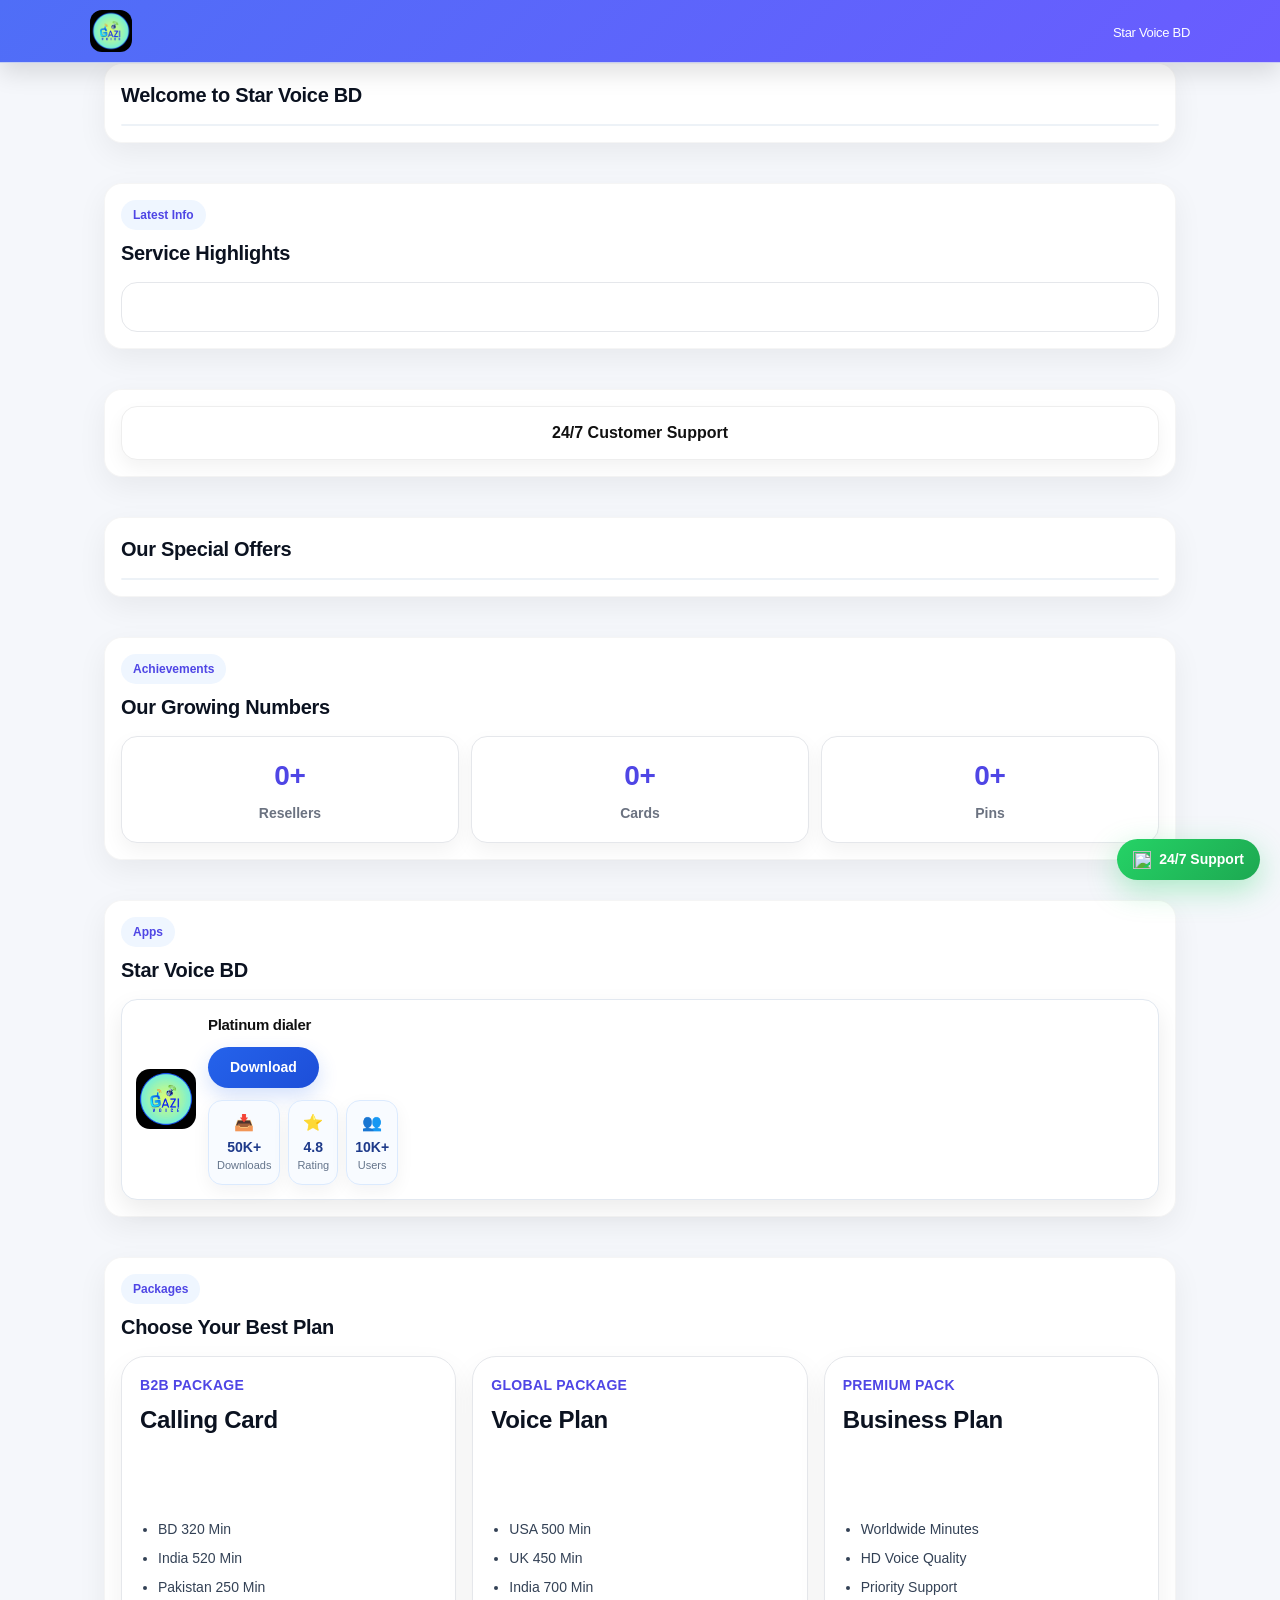
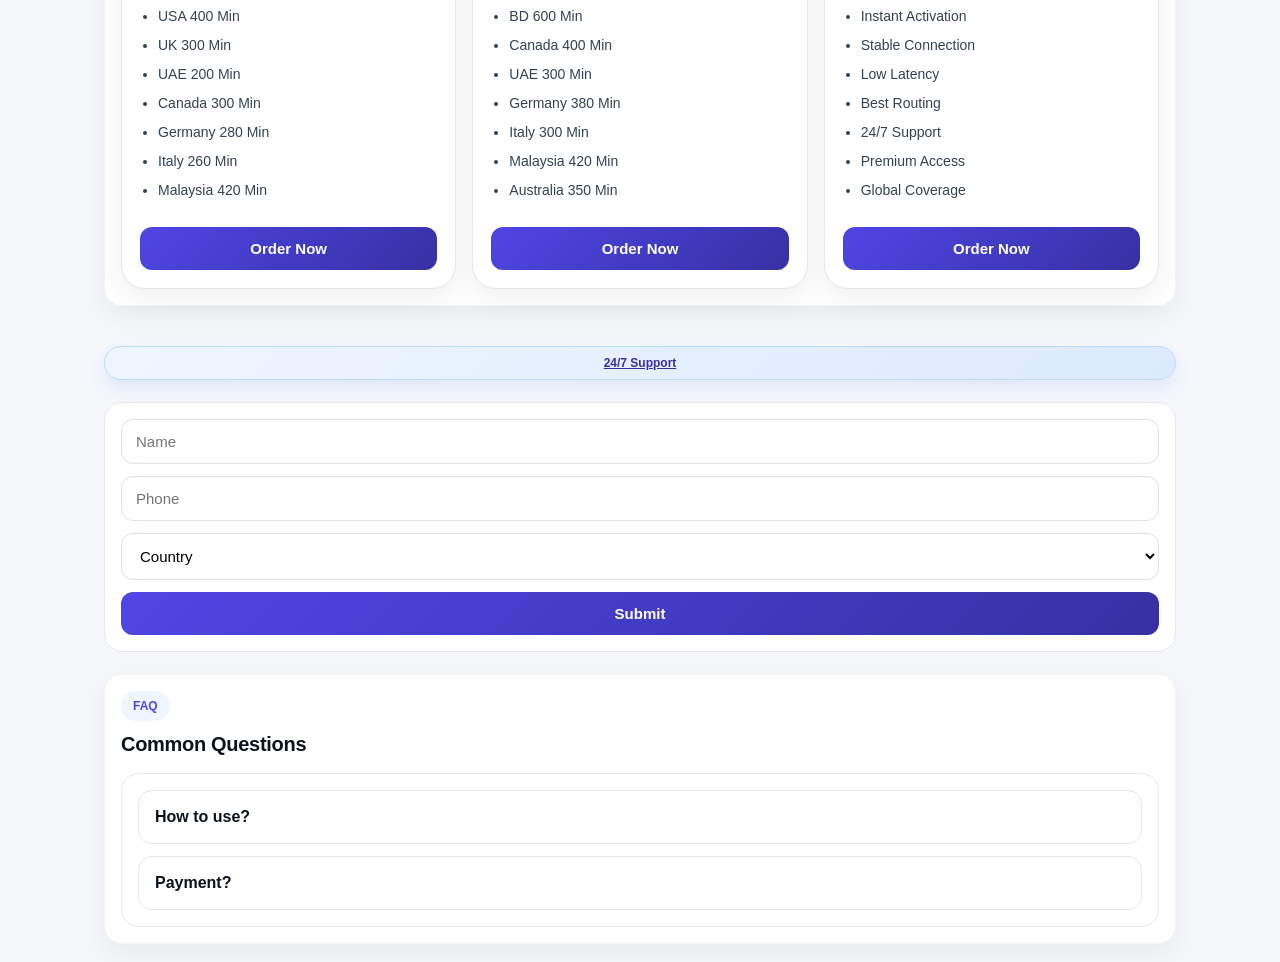
==== index.html @ 5791a40a "Add files via upload" ====
<!DOCTYPE html>
<html lang="bn">
<head>
  <meta charset="UTF-8">
  <meta name="viewport" content="width=device-width, initial-scale=1.0">
  <title>Star Voice BD</title>
  <link rel="stylesheet" href="style.css">
</head>
<body>

 <header class="header">
  <div class="header-inner">
    <div class="header-left">
      <div class="logo-wrap">
        <img src="images/logo.png" alt="logo" class="logo">
        <div class="brand-text">
          
        </div>
      </div>
    </div>

    <div class="header-right">
     <h2>Star Voice BD</h2>
    </div>
  </div>
</header>

  <main class="page-wrap">

    <!-- HERO SLIDER CARD -->
    <section class="section-card hero-card">
      <div class="section-top">
        
        <h3>Welcome to Star Voice BD</h3>
      </div>

      <section class="slider">
        <div class="track" id="hero"></div>
      </section>
    </section>

    <!-- MARQUEE -->
    <section class="section-card">
      <div class="section-top">
        <span class="section-badge">Latest Info</span>
        <h3>Service Highlights</h3>
      </div>

      <div class="marquee">
        <div class="marquee-text">
          ★ Welcome to Star Voice BD ★ Best Calling Card Service ★ Cheap Rate ★ Fast Support ★ 24/7 Active ★
        </div>
      </div>
    </section>

    <!-- SUPPORT -->
    <section class="section-card support-card">
      <div class="support">
        <span>24/7 Customer Support</span>
      </div>
    </section>

    <!-- MID SLIDER -->
    <section class="section-card">
      <div class="section-top">
        
        <h3>Our Special Offers</h3>
      </div>

      <section class="slider">
      <div class="track" id="mid"></div>
      </section>
    </section>

    <!-- COUNTER -->
    <section class="section-card">
      <div class="section-top">
        <span class="section-badge">Achievements</span>
        <h3>Our Growing Numbers</h3>
      </div>

      <section class="counter">
        <div class="counter-item">
          <h2 id="c1">0+</h2>
          <p>Resellers</p>
        </div>

        <div class="counter-item">
          <h2 id="c2">0+</h2>
          <p>Cards</p>
        </div>

        <div class="counter-item">
          <h2 id="c3">0+</h2>
          <p>Pins</p>
        </div>
      </section>
    </section>


    <section class="app-section section-card">

  <div class="section-top">
    <span class="section-badge">Apps</span>
    <h3>Star Voice BD</h3>
  </div>

  
<!-- SINGLE APP DOWNLOAD SECTION -->
<div class="app-card">
  <img src="images/logo.png" alt="App Logo" class="app-logo">

  <div class="app-info">
    <h3>Platinum dialer</h3>
    
    <a href="https://play.google.com/store/apps/details?id=com.gspot.a23935" target="_blank" class="download-btn">
      Download
    </a>

    <div class="mini-stats">
      <div class="mini-stat">
        <span>📥</span>
        <strong>50K+</strong>
        <small>Downloads</small>
      </div>

      <div class="mini-stat">
        <span>⭐</span>
        <strong>4.8</strong>
        <small>Rating</small>
      </div>

      <div class="mini-stat">
        <span>👥</span>
        <strong>10K+</strong>
        <small>Users</small>
      </div>
    </div>
  </div>
</div>


</section>
    <!-- PACKAGES -->
    <section class="section-card">
      <div class="section-top">
        <span class="section-badge">Packages</span>
        <h3>Choose Your Best Plan</h3>
      </div>

      <section class="pkg">

        <div class="pkg-card">
          <div class="pkg-head">
            <h3>B2B Package</h3>
            <h2>Calling Card</h2>
          </div>
          <div class="price">$10 (BDT-160TK)</div>
          <ul>
            <li>BD 320 Min</li>
            <li>India 520 Min</li>
            <li>Pakistan 250 Min</li>
            <li>USA 400 Min</li>
            <li>UK 300 Min</li>
            <li>UAE 200 Min</li>
            <li>Canada 300 Min</li>
            <li>Germany 280 Min</li>
            <li>Italy 260 Min</li>
            <li>Malaysia 420 Min</li>
          </ul>
          <button type="button">Order Now</button>
        </div>

        <div class="pkg-card">
          <div class="pkg-head">
            <h3>Global Package</h3>
            <h2>Voice Plan</h2>
          </div>
          <div class="price">$20</div>
          <ul>
            <li>USA 500 Min</li>
            <li>UK 450 Min</li>
            <li>India 700 Min</li>
            <li>BD 600 Min</li>
            <li>Canada 400 Min</li>
            <li>UAE 300 Min</li>
            <li>Germany 380 Min</li>
            <li>Italy 300 Min</li>
            <li>Malaysia 420 Min</li>
            <li>Australia 350 Min</li>
          </ul>
          <button type="button">Order Now</button>
        </div>

        <div class="pkg-card">
          <div class="pkg-head">
            <h3>Premium Pack</h3>
            <h2>Business Plan</h2>
          </div>
          <div class="price">$30</div>
          <ul>
            <li>Worldwide Minutes</li>
            <li>HD Voice Quality</li>
            <li>Priority Support</li>
            <li>Instant Activation</li>
            <li>Stable Connection</li>
            <li>Low Latency</li>
            <li>Best Routing</li>
            <li>24/7 Support</li>
            <li>Premium Access</li>
            <li>Global Coverage</li>
          </ul>
          <button type="button">Order Now</button>
        </div>

      </section>
    </section>


     <a href="https://wa.me/8801880566448" class="header-badge" target="_blank">
  24/7 Support
</a>

    <!-- FORM -->
<section class="box form-box">
  <input type="text" id="name" placeholder="Name">
  <input type="tel" id="phone" placeholder="Phone">

  <select id="country">
    <option value="">Country</option>
    <option value="Bangladesh">Bangladesh</option>
    <option value="India">India</option>
    <option value="SaudiArabia">Saudi Arabia</option>
  </select>

  <a id="waLink" target="_blank">
  <button type="button">Submit</button>
</a>

<script>
document.getElementById("waLink").href =
"https://wa.me/8801880566448?text=Hello%20I%20want%20to%20order";
</script>
</section>
    <!-- FAQ -->
    <section class="section-card">
      <div class="section-top">
        <span class="section-badge">FAQ</span>
        <h3>Common Questions</h3>
      </div>

      <section class="box faq-box">
        <details>
          <summary>How to use?</summary>
          <p>Select package and order.</p>
        </details>

        <details>
          <summary>Payment?</summary>
          <p>bKash / Nagad available.</p>
        </details>
      </section>
    </section>

  </main>

<a href="https://wa.me/8801880566448" class="support-badge" target="_blank">
  <img src="https://cdn-icons-png.flaticon.com/512/733/733585.png" class="wa-icon">
  24/7 Support
</a>
<!-- TOAST MESSAGE -->
<div id="toast" class="toast">Message Sent Successfully ✔</div>

<!-- LOADING OVERLAY -->
<div id="loading" class="loading">
  <div class="spinner"></div>
  <p>Processing...</p>
</div>
  <script type="module" src="./script.js" defer></script>
</body>
</html>
---- style.css ----
*{
  margin:0;
  padding:0;
  box-sizing:border-box;
}

:root{
  --bg:#f4f6fb;
  --white:#ffffff;
  --text:#0b1220;
  --muted:#6b7280;

  --primary:#4f46e5;        /* premium indigo */
  --primary-dark:#3730a3;

  --success:#16a34a;
  --danger:#dc2626;

  --border:#e5e7eb;
  --shadow:0 10px 30px rgba(0,0,0,0.08);

  --radius:18px;
}

body{
  font-family:Arial, sans-serif;
  background:linear-gradient(180deg, #ffffff 0%, #f8fafc 100%);
  color:var(--text);
  line-height:1.5;
}

/* HEADER */
.header{
  background: rgba(76, 0, 255, 0.75);
  backdrop-filter: blur(16px);
  border-bottom: 1px solid rgba(226,232,240,0.8);
}


.header{
  padding: 10px 14px !important;
}

.logo{
  width: 42px !important;
  height: 42px !important;
}

.brand-text h2{
  font-size: 18px !important;
}

.brand-text p{
  font-size: 11px !important;
}

.header-badge{
  padding: 7px 12px !important;
  font-size: 12px !important;
}

.header-inner{
  max-width:1100px;
  margin:0 auto;
  display:flex;
  align-items:center;
  justify-content:space-between;
  gap:14px;
}

.header-left{
  display:flex;
  align-items:center;
  min-width:0;
}

.page-wrap{
  max-width: 1100px;
  margin: 20px auto;
  padding: 0 16px;
  display: flex;
  flex-direction: column;
  gap: 16px;
  box-sizing: border-box;
}

/* IMPORTANT MOBILE FIX */
@media (max-width: 768px){
  .page-wrap{
    width: 100%;
    margin: 0 auto;
    padding: 12px;
  }

  .section-card,
  .box{
    width: 100%;
  }
}
.brand-text{
  display:flex;
  flex-direction:column;
  min-width:0;
}

.header-right h2{
  color:#ffffff !important;
  font-size:22px;
  font-weight:800;
  letter-spacing:-0.3px;
}

.header-right h2{
  margin:4px 0 0;
  font-size:13px;
  color:var(--muted);
  font-weight:500;
}

.header-right h2{
  display:flex;
  align-items:center;
  gap:10px;
}

.header-badge{
  display:inline-flex;
  align-items:center;
  justify-content:center;
  padding:10px 14px;
  border-radius:999px;
  background:linear-gradient(135deg, #eff6ff, #dbeafe);
  color:var(--primary-dark);
  font-size:13px;
  font-weight:700;
  white-space:nowrap;
  border:1px solid #bfdbfe;
  box-shadow:0 8px 18px rgba(37,99,235,0.10);
}

/* HEADER RESPONSIVE */
@media (max-width: 768px){
  .header{
    padding:12px 14px;
  }

  .header-inner{
    flex-direction:column;
    align-items:flex-start;
    gap:10px;
  }

  .header-right{
    width:100%;
  }

  .header-badge{
    width:100%;
    justify-content:center;
  }

  .logo{
    width:48px;
    height:48px;
  }

  .brand-text h2{
    font-size:21px;
  }

  .brand-text p{
    font-size:12px;
  }
}

@media (max-width: 480px){
  .header{
    padding:12px;
  }

  .logo-wrap{
    gap:10px;
  }

  .logo{
    width:44px;
    height:44px;
    border-radius:14px;
  }

  .brand-text h2{
    font-size:19px;
  }

  .brand-text p{
    font-size:11.5px;
  }

  .header-badge{
    font-size:12px;
    padding:9px 12px;
  }
}

/* COMMON CARD */
.section-card{
  background: rgba(255,255,255,0.9);
  border: 1px solid rgba(226,232,240,0.7);
  border-radius: 22px;
  box-shadow: 0 10px 30px rgba(15, 23, 42, 0.06);
  padding: 18px;
  transition: all 0.3s ease;
  backdrop-filter: blur(10px);
}

.section-card:hover{
  transform: translateY(-4px);
  box-shadow: 0 18px 45px rgba(15, 23, 42, 0.10);
}
.section-top{
  margin-bottom:14px;
}

.section-badge{
  display:inline-block;
  padding:6px 12px;
  border-radius:999px;
  background:#eff6ff;
  color:var(--primary);
  font-size:12px;
  font-weight:700;
  margin-bottom:8px;
}

.section-top h3{
  font-size:20px;
  font-weight:700;
  color:var(--text);
}

/* SLIDER */
.slider{
  width:100%;
  overflow:hidden;
  border-radius:18px;
  background:#f8fafc;
  border:1px solid #edf2f7;
}

.track{
  display:flex;
  transition:transform 0.6s ease;
}

.track img{
  width:100%;
  height:220px;
  object-fit:cover;
  border-radius:18px;
}

/* MARQUEE */
.marquee{
  width:100%;
  overflow:hidden;
  background:#ffffff;
  border:1px solid var(--border);
  border-radius:16px;
  padding:12px 0;
}

.marquee-text{
  white-space:nowrap;
  display:inline-block;
  padding-left:100%;
  font-size:15px;
  font-weight:600;
  color:var(--primary);
  animation:move 16s linear infinite;
}

@keyframes move{
  0%{
    transform:translateX(0);
  }
  100%{
    transform:translateX(-100%);
  }
}

/* SUPPORT */
.support-card{
  padding:14px 16px;
}

.support{
  text-align:center;
  background:linear-gradient(135deg, #fff1f2, #ffffff);
  color:var(--red);
  font-weight:700;
  padding:14px 16px;
  border:1px solid #fecdd3;
  border-radius:16px;
  font-size:16px;
}

/* COUNTER */
.counter{
  display:grid;
  grid-template-columns:repeat(3, 1fr);
  gap:12px;
}

.counter-item{
  background:#ffffff;
  border:1px solid var(--border);
  border-radius:18px;
  padding:20px 12px;
  text-align:center;
  box-shadow:0 8px 24px rgba(15, 23, 42, 0.04);
}

.counter-item h2{
  font-size:28px;
  color:var(--primary);
  margin-bottom:6px;
}

.counter-item p{
  color:var(--muted);
  font-size:14px;
  font-weight:600;
}

/* PACKAGE */
.pkg{
  display:grid;
  grid-template-columns:repeat(3, 1fr);
  gap:16px;
}

.pkg-card{
  background:#ffffff;
  border:1px solid var(--border);
  border-radius:20px;
  padding:18px;
  box-shadow:0 12px 30px rgba(15, 23, 42, 0.06);
  display:flex;
  flex-direction:column;
  height:100%;
}

.pkg-head{
  margin-bottom:14px;
}

.pkg-card h3{
  font-size:14px;
  color:var(--primary);
  margin-bottom:6px;
  font-weight:700;
  text-transform:uppercase;
  letter-spacing:0.3px;
}

.pkg-card h2{
  font-size:24px;
  color:var(--text);
  font-weight:700;
}

.price{
  background:linear-gradient(135deg, var(--green), #22c55e);
  color:#ffffff;
  padding:12px;
  text-align:center;
  border-radius:14px;
  font-weight:700;
  font-size:18px;
  margin-bottom:16px;
}

.pkg-card ul{
  padding-left:18px;
  margin-bottom:18px;
  flex:1;
}

.pkg-card ul li{
  margin-bottom:8px;
  color:#334155;
  font-size:14px;
}

.pkg-card button,
.form-box button{
  width:100%;
  padding:13px 16px;
  border:none;
  background:linear-gradient(135deg, var(--primary), var(--primary-dark));
  color:#ffffff;
  border-radius:12px;
  font-size:15px;
  font-weight:700;
  cursor:pointer;
  transition:0.25s ease;
}

.pkg-card button:hover,
.form-box button:hover{
  transform:translateY(-2px);
  box-shadow:0 10px 20px rgba(37, 99, 235, 0.2);
}

/* BOX */
.box{
  width:100%;
  background:#ffffff;
  border:1px solid var(--border);
  border-radius:18px;
  padding:16px;
}

.form-box{
  display:flex;
  flex-direction:column;
  gap:12px;
}

input,
select{
  width:100%;
  padding:13px 14px;
  border:1px solid #dbe3ec;
  border-radius:12px;
  background:#ffffff;
  color:var(--text);
  outline:none;
  font-size:15px;
}

input:focus,
select:focus{
  border-color:#93c5fd;
  box-shadow:0 0 0 3px rgba(59, 130, 246, 0.12);
}

/* FAQ */
.faq-box{
  display:flex;
  flex-direction:column;
  gap:12px;
}

details{
  background:#ffffff;
  border:1px solid var(--border);
  border-radius:14px;
  padding:14px 16px;
}

summary{
  cursor:pointer;
  font-weight:700;
  color:var(--text);
  list-style:none;
}

summary::-webkit-details-marker{
  display:none;
}

details p{
  margin-top:10px;
  color:var(--muted);
  font-size:14px;
}

/* WHATSAPP */
.whatsapp{
  position:fixed;
  right:18px;
  bottom:18px;
  background:#25D366;
  color:#ffffff;
  text-decoration:none;
  padding:14px 18px;
  border-radius:999px;
  font-size:15px;
  font-weight:700;
  box-shadow:0 12px 25px rgba(37, 211, 102, 0.3);
  z-index:999;
  transition:0.25s ease;
}

.whatsapp:hover{
  transform:translateY(-2px) scale(1.02);
}

/* RESPONSIVE */
@media (max-width: 991px){
  .pkg{
    grid-template-columns:1fr 1fr;
  }
}

@media (max-width: 768px){
  .header h2{
    font-size:24px;
  }

  .section-card{
    padding:14px;
  }

  .section-top h3{
    font-size:18px;
  }

  .counter{
    grid-template-columns:1fr;
  }

  .pkg{
    grid-template-columns:1fr;
  }

  .track img{
    aspect-ratio:16/9;
  }
}

@media (max-width: 480px){
  .page-wrap{
    width:94%;
    margin-top:14px;
    gap:14px;
  }

  .header{
    padding:16px 12px;
  }

  .header h2{
    font-size:22px;
  }

  .header p{
    font-size:13px;
  }

  .section-badge{
    font-size:11px;
    padding:5px 10px;
  }

  .section-top h3{
    font-size:17px;
  }

  .pkg-card h2{
    font-size:21px;
  }

  .price{
    font-size:17px;
  }

  .whatsapp{
    right:14px;
    bottom:14px;
    padding:12px 16px;
    font-size:14px;
  }
}


/* TOAST */
.toast{
  position:fixed;
  top:20px;
  left:50%;
  transform:translateX(-50%);
  background:#16a34a;
  color:white;
  padding:12px 18px;
  border-radius:12px;
  font-weight:700;
  font-size:14px;
  opacity:0;
  pointer-events:none;
  transition:0.4s;
  z-index:9999;
}

.toast.show{
  opacity:1;
  top:30px;
}

/* LOADING OVERLAY */
.loading{
  position:fixed;
  inset:0;
  background:rgba(15,23,42,0.6);
  display:flex;
  flex-direction:column;
  align-items:center;
  justify-content:center;
  color:white;
  display:none;
  z-index:9999;
}

.spinner{
  width:50px;
  height:50px;
  border:5px solid #fff;
  border-top:5px solid #2563eb;
  border-radius:50%;
  animation:spin 1s linear infinite;
  margin-bottom:12px;
}

@keyframes spin{
  0%{transform:rotate(0);}
  100%{transform:rotate(360deg);}
}



.support-badge{
  position:fixed;   /* 🔥 এটা সবচেয়ে গুরুত্বপূর্ণ */
  bottom:20px;
  right:20px;
  z-index:9999;

  display:inline-flex;
  align-items:center;
  gap:8px;

  padding:10px 16px;
  border-radius:999px;
  background:linear-gradient(135deg,#25D366,#1da851);
  color:white;
  font-weight:700;
  font-size:14px;
  text-decoration:none;
  cursor:pointer;

  box-shadow:0 8px 18px rgba(37,211,102,0.25);
  animation:pulse 1.8s infinite ease-in-out;
  transition:0.3s;
}

/* WhatsApp icon */
.wa-icon{
  width:18px;
  height:18px;
  animation: iconBounce 2s infinite;
}

/* hover effect */
.support-badge:hover{
  transform:scale(1.1) rotate(-1deg);
  box-shadow:0 12px 25px rgba(37,211,102,0.35);
}

/* button pulse animation */
@keyframes pulse{
  0%{transform:scale(1);}
  50%{transform:scale(1.06);}
  100%{transform:scale(1);}
}

/* icon bounce animation */
@keyframes iconBounce{
  0%,100%{transform:translateY(0);}
  50%{transform:translateY(-3px);}
}


/* 🔥 MOBILE CENTER FIX */
body, html {
  width: 100%;
  overflow-x: hidden;
}

.page-wrap{
  width: 100%;
  max-width: 1100px;
  margin: 0 auto;
  padding: 0 14px;
  box-sizing: border-box;
}

/* সব section যেন center থাকে */
.section-card,
.box{
  width: 100%;
  margin-left: auto;
  margin-right: auto;
}

/* slider full width fix */
.slider{
  width: 100%;
}
.track img{
  width: 100%;
  display: block;
}


.logo{
  width:50px;
  height:50px;
  object-fit:cover;
  border-radius:12px;
  display:block;
}


html {
  scroll-behavior: smooth;
}

body {
  -webkit-font-smoothing: antialiased;
  text-rendering: optimizeLegibility;
  background: linear-gradient(180deg, #f9fafb 0%, #ffffff 100%);
}


.slider{
  border-radius: 22px;
  overflow: hidden;
  box-shadow: 0 15px 40px rgba(0,0,0,0.08);
}

.track img{
  transition: transform 0.6s ease;
}

.track img:hover{
  transform: scale(1.03);
}



button{
  position: relative;
  overflow: hidden;
}

button:active{
  transform: scale(0.97);
}


.pkg-card{
  border-radius: 24px;
  transition: all 0.3s ease;
}

.pkg-card:hover{
  transform: translateY(-6px);
  box-shadow: 0 25px 60px rgba(0,0,0,0.12);
}


.support-badge{
  box-shadow: 0 10px 30px rgba(37,211,102,0.35);
  backdrop-filter: blur(10px);
}



@media (max-width: 768px){

  .header-inner{
    flex-direction: row !important;
    align-items: center;
    justify-content: space-between;
  }

  .header{
    padding: 8px 10px !important;
  }

  .logo{
    width: 40px !important;
    height: 40px !important;
  }

  .brand-text h2{
    font-size: 15px !important;
  }

  .brand-text p{
    display: none; /* mobile এ সাব টাইটেল লুকিয়ে দিচ্ছে */
  }

  .header-badge{
    padding: 6px 10px !important;
    font-size: 11px !important;
  }
}

#country {
  color: #000;
}

#country option {
  color: #000;
}




.app-card{
  display:flex;
  align-items:center;
  gap:12px;
  padding:14px;
  border-radius:16px;
  background:#fff;
  border:1px solid #e2e8f0;
  text-decoration:none;
  box-shadow:0 10px 25px rgba(0,0,0,0.06);
  transition:0.3s;
}

.app-card:hover{
  transform:translateY(-3px);
  box-shadow:0 15px 35px rgba(0,0,0,0.12);
}

.app-card img{
  width:48px;
  height:48px;
  border-radius:10px;
  object-fit:cover;
}

.app-card h4{
  margin:0;
  font-size:15px;
  color:#0f172a;
}

.app-card p{
  margin:2px 0 0;
  font-size:12px;
  color:#64748b;
}



/* ===== PREMIUM GLOBAL POLISH ===== */
body{
  background:#f5f7fb;
}

/* smooth spacing system */
.page-wrap{
  gap:22px;
}

/* ===== HEADER FIX (clean + modern) ===== */
.header{
  position:sticky;
  top:0;
  z-index:1000;
  background:linear-gradient(135deg,#4f6ef7,#6a5cff);
  box-shadow:0 10px 25px rgba(0,0,0,0.12);
  padding:10px 14px;
}

/* make logo + title aligned */
.header-inner{
  display:flex;
  align-items:center;
  justify-content:space-between;
}

/* ===== SECTION CARDS PREMIUM LOOK ===== */
.section-card{
  background:#fff;
  border-radius:18px;
  padding:16px;
  margin-bottom:18px;
  box-shadow:0 10px 30px rgba(0,0,0,0.06);
  border:1px solid rgba(0,0,0,0.04);
}

/* ===== IMAGE CARD FIX ===== */
.section-card img{
  width:100%;
  height:220px;
  object-fit:cover;
  border-radius:16px;
}

/* ===== TEXT IMPROVEMENT ===== */
h1,h2,h3{
  letter-spacing:-0.3px;
  color:#111;
}

p{
  color:#555;
  line-height:1.5;
}

/* ===== BUTTON PREMIUM STYLE ===== */
button{
  background:linear-gradient(135deg,#4f6ef7,#6a5cff);
  color:#fff;
  border:none;
  padding:12px 16px;
  border-radius:12px;
  font-weight:600;
  cursor:pointer;
  transition:0.2s;
}

button:hover{
  transform:scale(1.03);
}

/* ===== COUNTER CARDS ===== */
.counter-item{
  background:#fff;
  border-radius:16px;
  padding:18px;
  box-shadow:0 8px 20px rgba(0,0,0,0.05);
}

/* ===== SUPPORT BADGE CLEAN ===== */
.support{
  background:#ffffff;
  color:#111;
  font-weight:600;
  border:1px solid #eee;
  box-shadow:0 8px 18px rgba(0,0,0,0.05);
}

/* ===== APP CARDS (DOWNLOAD SECTION) ===== */
.app-card{
  display:flex;
  align-items:center;
  gap:12px;
  background:#fff;
  padding:12px;
  border-radius:14px;
  box-shadow:0 8px 20px rgba(0,0,0,0.05);
}

.app-card img{
  width:50px;
  height:50px;
  border-radius:12px;
}



/* ===== PLAY STORE SINGLE APP STYLE ===== */
.playstore-section{
  padding:16px;
}

.section-title{
  font-size:18px;
  font-weight:700;
  color:#111;
  margin-bottom:4px;
}

.section-subtitle{
  font-size:13px;
  color:#777;
  margin-bottom:12px;
}

/* CARD */
.app-card{
  display:flex;
  align-items:center;
  gap:12px;
  background:#fff;
  padding:14px;
  border-radius:16px;
  text-decoration:none;
  box-shadow:0 10px 25px rgba(0,0,0,0.08);
  transition:0.2s;
}

.app-card:hover{
  transform:scale(1.02);
}

/* ICON */
.app-card img{
  width:60px;
  height:60px;
  border-radius:14px;
  object-fit:cover;
}

/* TEXT */
.app-info h3{
  font-size:15px;
  margin:0;
  color:#111;
  font-weight:700;
}

.app-info p{
  font-size:12px;
  margin:4px 0 0;
  color:#666;
}

/* BUTTON */
.install-btn{
  display:inline-block;
  margin-top:6px;
  font-size:12px;
  background:linear-gradient(135deg,#4f6ef7,#6a5cff);
  color:#fff;
  padding:6px 14px;
  border-radius:20px;
  font-weight:600;
}

.download-btn{
  display:inline-block;
  margin-top:10px;
  padding:10px 22px;
  background:linear-gradient(135deg,#2563eb,#1d4ed8);
  color:#fff;
  text-decoration:none;
  font-weight:700;
  border-radius:999px;
  font-size:14px;
  box-shadow:0 8px 20px rgba(37,99,235,0.20);
  transition:0.3s ease;
}

.download-btn:hover{
  transform:translateY(-2px);
}

.mini-stats{
  display:flex;
  gap:8px;
  margin-top:12px;
  flex-wrap:nowrap;
}

.mini-stat{
  flex:1;
  background:#f8fbff;
  border:1px solid #dbeafe;
  border-radius:14px;
  padding:10px 8px;
  text-align:center;
  box-shadow:0 6px 18px rgba(15,23,42,0.05);

  opacity:0;
  transform:translateY(16px);
  animation:statUp 0.6s ease forwards;
}

.mini-stat:nth-child(1){
  animation-delay:0.1s;
}

.mini-stat:nth-child(2){
  animation-delay:0.25s;
}

.mini-stat:nth-child(3){
  animation-delay:0.4s;
}

.mini-stat span{
  display:block;
  font-size:16px;
  margin-bottom:4px;
}

.mini-stat strong{
  display:block;
  font-size:14px;
  color:#1e3a8a;
  font-weight:800;
  line-height:1.2;
}

.mini-stat small{
  display:block;
  font-size:11px;
  color:#64748b;
  margin-top:2px;
}

@keyframes statUp{
  to{
    opacity:1;
    transform:translateY(0);
  }
}

@media (max-width:480px){
  .mini-stats{
    gap:6px;
  }

  .mini-stat{
    padding:8px 6px;
    border-radius:12px;
  }

  .mini-stat strong{
    font-size:13px;
  }

  .mini-stat small{
    font-size:10px;
  }
}
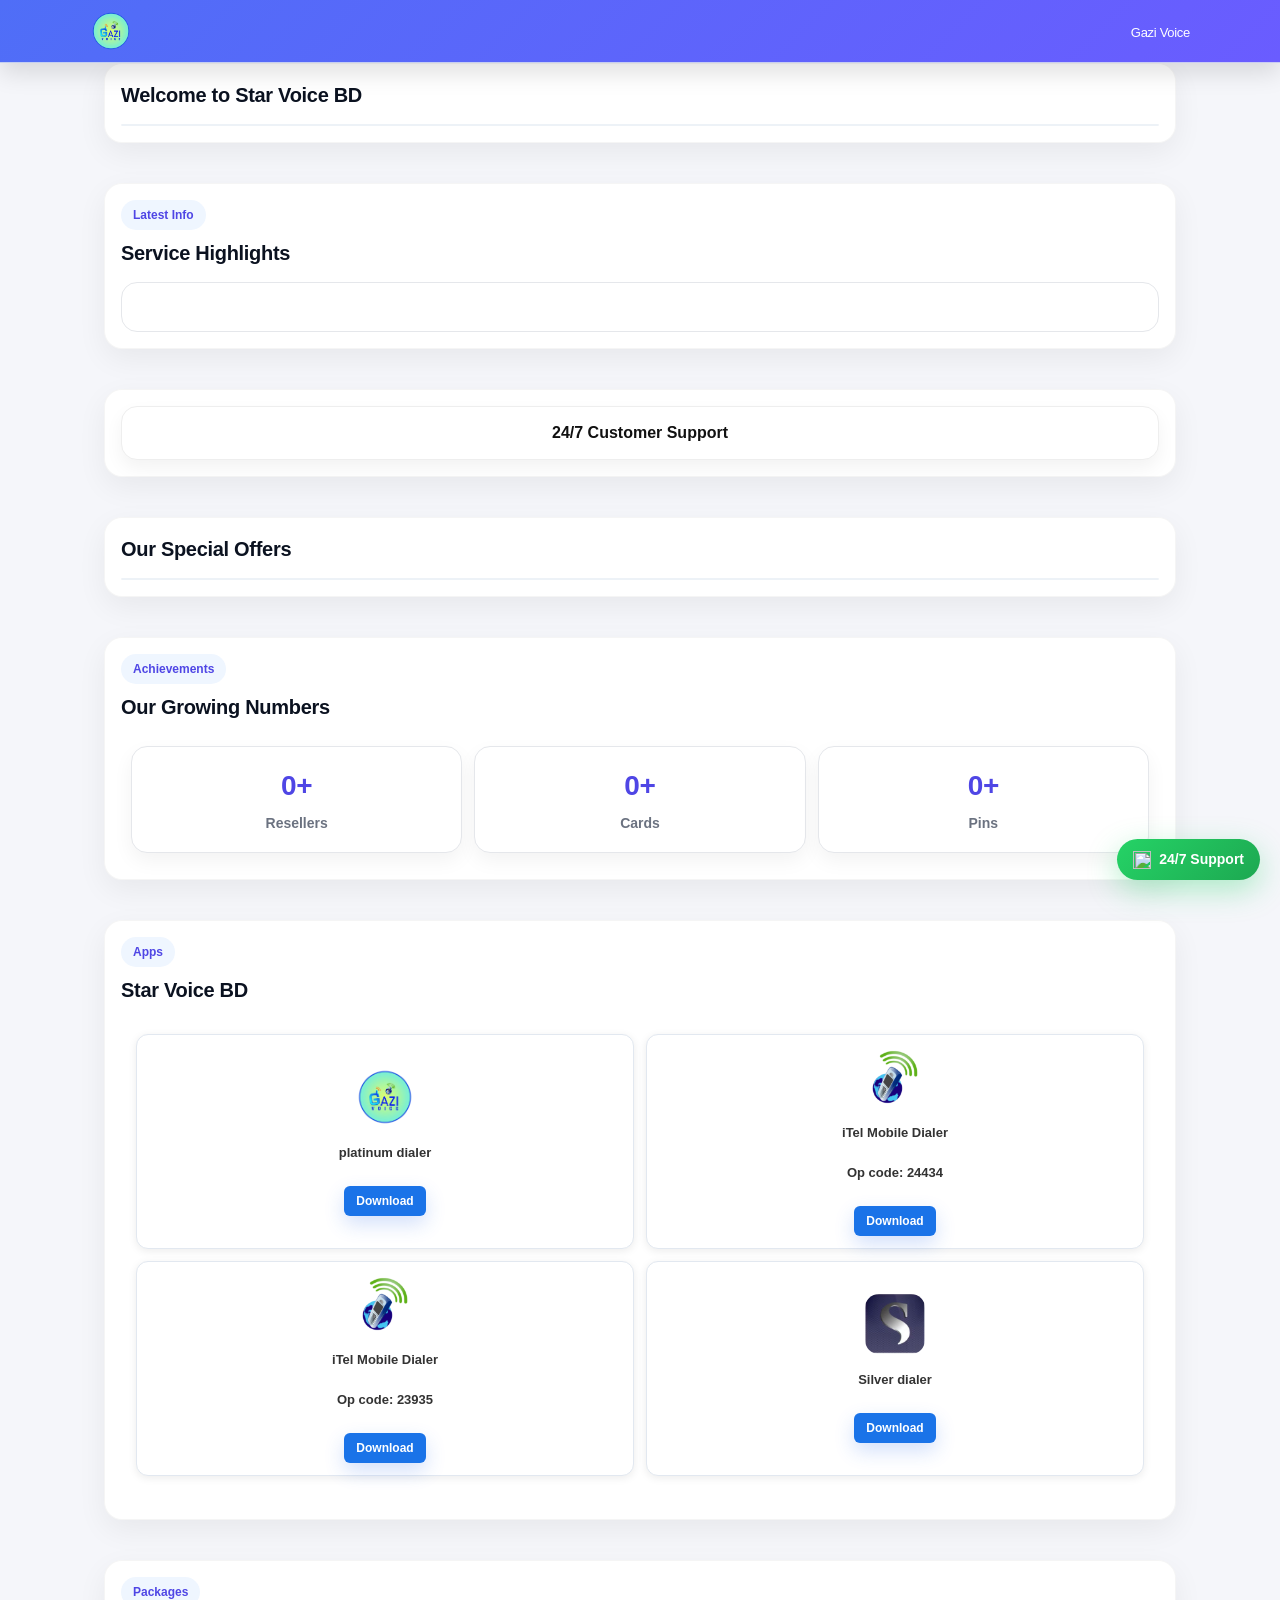
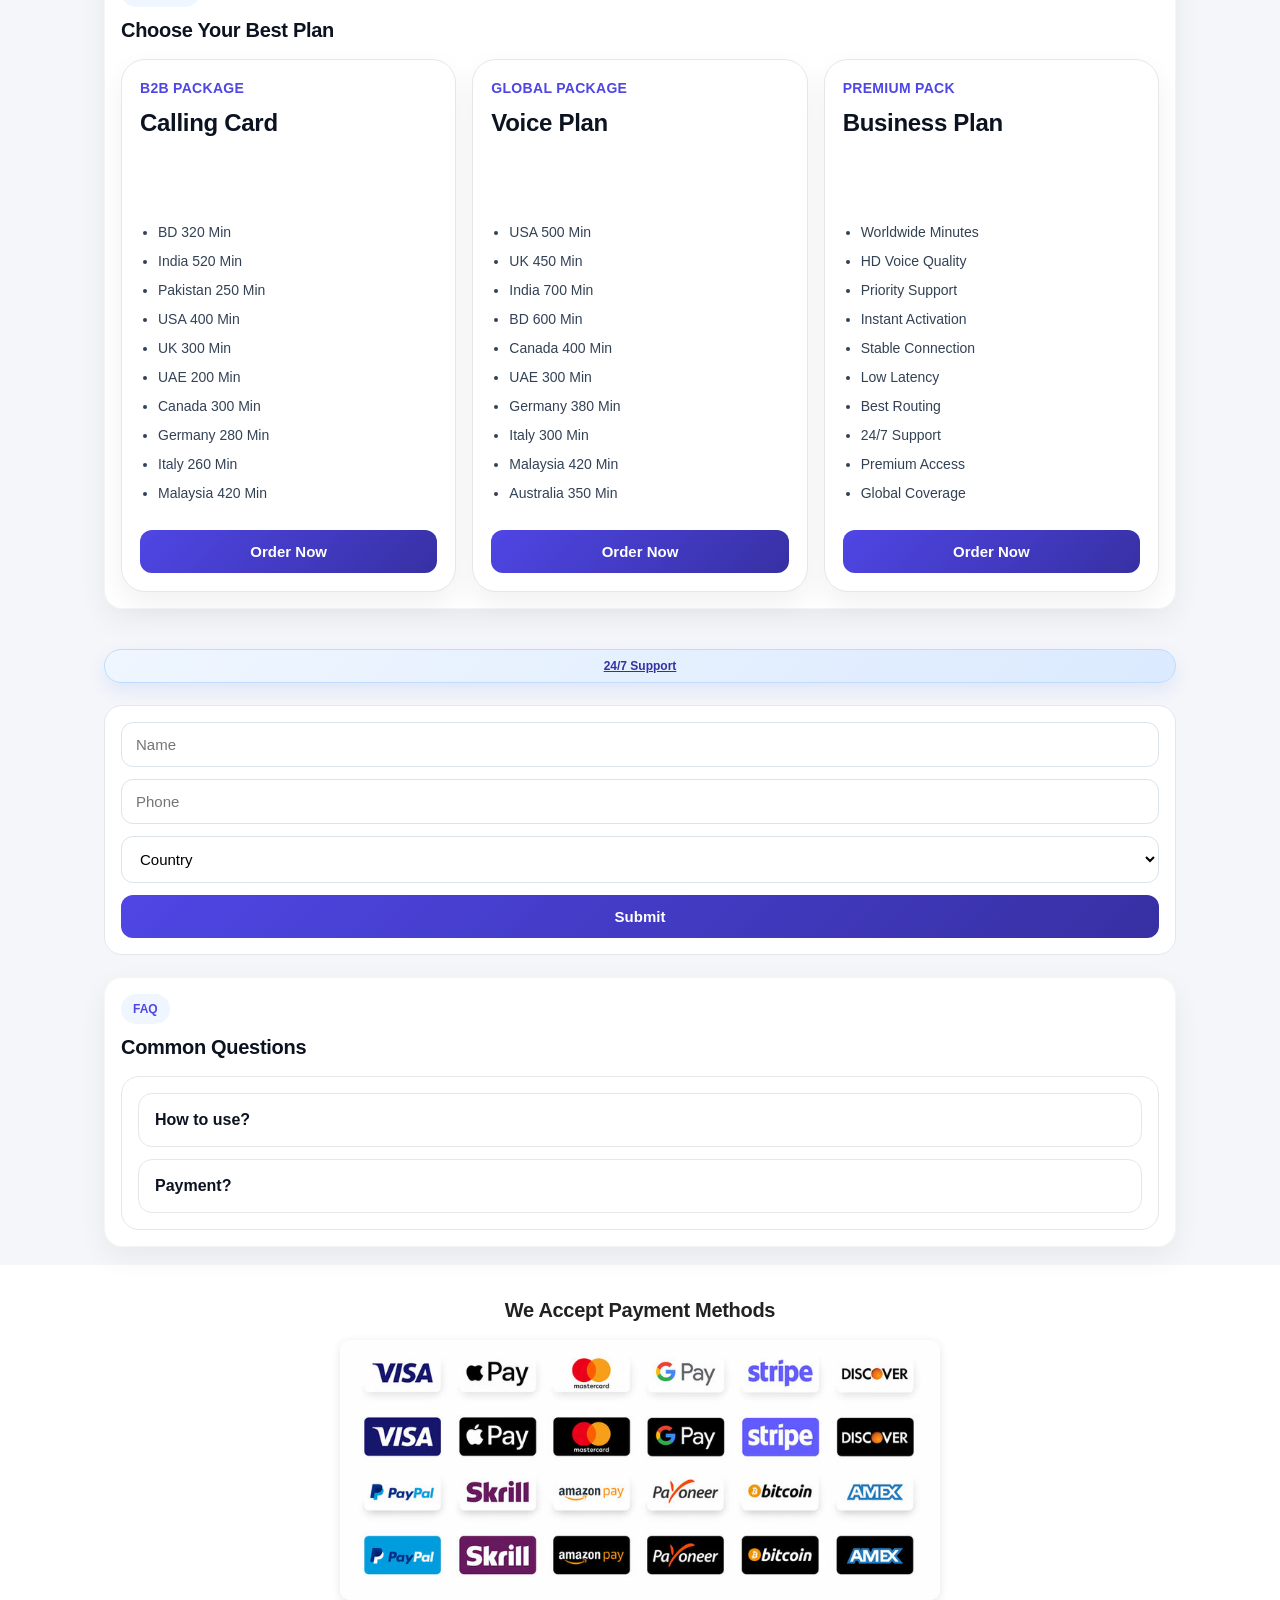
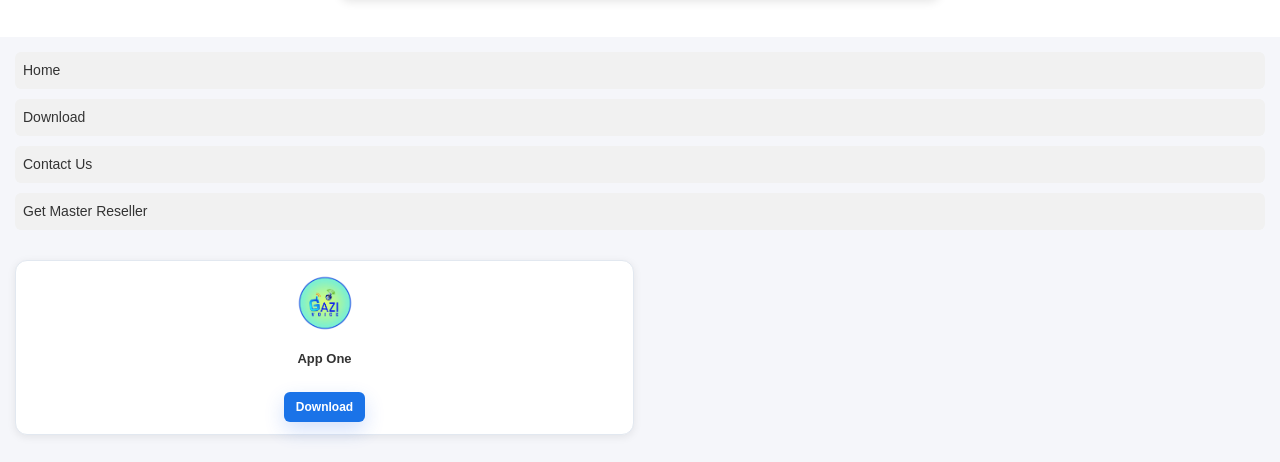
==== commit b79617fd: "Add files via upload" ====
--- a/index.html
+++ b/index.html
@@ -3,7 +3,7 @@
 <head>
   <meta charset="UTF-8">
   <meta name="viewport" content="width=device-width, initial-scale=1.0">
-  <title>Star Voice BD</title>
+  <title>Gazi Voice</title>
   <link rel="stylesheet" href="style.css">
 </head>
 <body>
@@ -20,7 +20,7 @@
     </div>
 
     <div class="header-right">
-     <h2>Star Voice BD</h2>
+     <h2>Gazi Voice</h2>
     </div>
   </div>
 </header>
@@ -107,38 +107,46 @@
 
   
 <!-- SINGLE APP DOWNLOAD SECTION -->
-<div class="app-card">
-  <img src="images/logo.png" alt="App Logo" class="app-logo">
-
-  <div class="app-info">
-    <h3>Platinum dialer</h3>
-    
-    <a href="https://play.google.com/store/apps/details?id=com.gspot.a23935" target="_blank" class="download-btn">
-      Download
-    </a>
-
-    <div class="mini-stats">
-      <div class="mini-stat">
-        <span>📥</span>
-        <strong>50K+</strong>
-        <small>Downloads</small>
-      </div>
-
-      <div class="mini-stat">
-        <span>⭐</span>
-        <strong>4.8</strong>
-        <small>Rating</small>
-      </div>
-
-      <div class="mini-stat">
-        <span>👥</span>
-        <strong>10K+</strong>
-        <small>Users</small>
-      </div>
-    </div>
-  </div>
+
+<div id="apps">
+  <section class="apps">
+
+  <div class="app-row">
+
+    <div class="app-card">
+      <img src="images/logo.png" class="app-logo">
+      <div class="app-title">platinum dialer</div>
+      <a href="https://play.google.com/store/apps/details?id=com.gspot.a23935" class="download-btn">Download</a>
+    </div>
+
+    <div class="app-card">
+      <img src="images/itel.png" class="app-logo">
+      <div class="app-title">iTel Mobile Dialer</div>
+      <div class="app-title">Op code: 24434</div>
+      <a href="https://play.google.com/store/apps/details?id=com.revesoft.itelmobiledialer.dialer" class="download-btn">Download</a>
+    </div>
+
+  </div>
+
+  <div class="app-row">
+
+    <div class="app-card">
+      <img src="images/itel.png" class="app-logo">
+      <div class="app-title"> iTel Mobile Dialer</div>
+      <div class="app-title">Op code: 23935</div>
+      <a href="https://play.google.com/store/apps/details?id=com.revesoft.itelmobiledialer.dialer" class="download-btn">Download</a>
+    </div>
+
+    <div class="app-card">
+      <img src="images/silver.png" class="app-logo">
+      <div class="app-title">Silver dialer</div>
+      <a href="https://play.google.com/store/apps/details?id=com.revesoft.itelmobiledialer.dialer" class="download-btn">Download</a>
+    </div>
+
+  </div>
+
+</section><!-- তোমার 4টা app এখানে -->
 </div>
-
 
 </section>
     <!-- PACKAGES -->
@@ -217,7 +225,7 @@
     </section>
 
 
-     <a href="https://wa.me/8801880566448" class="header-badge" target="_blank">
+     <a href="https://wa.me/8801875884557" class="header-badge" target="_blank">
   24/7 Support
 </a>
 
@@ -239,7 +247,7 @@
 
 <script>
 document.getElementById("waLink").href =
-"https://wa.me/8801880566448?text=Hello%20I%20want%20to%20order";
+"https://wa.me/8801875884557?text=Hello%20I%20want%20to%20order";
 </script>
 </section>
     <!-- FAQ -->
@@ -257,14 +265,15 @@
 
         <details>
           <summary>Payment?</summary>
-          <p>bKash / Nagad available.</p>
+          <h3>Bkash <br> 01875884557 </h3>
+          <h3>Nagad <br> 01875884557 </h3>
         </details>
       </section>
     </section>
 
   </main>
 
-<a href="https://wa.me/8801880566448" class="support-badge" target="_blank">
+<a href="https://wa.me/8801875884557" class="support-badge" target="_blank">
   <img src="https://cdn-icons-png.flaticon.com/512/733/733585.png" class="wa-icon">
   24/7 Support
 </a>
@@ -276,6 +285,47 @@
   <div class="spinner"></div>
   <p>Processing...</p>
 </div>
+
+
+<section class="payment-section">
+  <h3>We Accept Payment Methods</h3>
+
+  <div class="payment-image">
+    <img src="images/payment.png" alt="Payment Methods">
+  </div>
+</section>
+
+
+<div class="footer-links">
+
+  <a href="#top">Home</a>
+  <a href="#apps">Download</a>
+
+  <!-- WhatsApp Contact -->
+  <a href="https://wa.me/8801875884557" target="_blank">
+    Contact Us
+  </a>
+
+  <!-- Reseller Link -->
+  <a href="https://vsr.gazivoice.com/GaziVoice/">
+    Get Master Reseller
+  </a>
+
+</div>
+
+ <section class="apps">
+
+  <div class="app-row">
+
+    <div class="app-card">
+      <img src="images/logo.png" class="app-logo">
+      <div class="app-title">App One</div>
+      <a href="https://play.google.com/store/apps/details?id=com.google.android.dialer" class="download-btn">Download</a>
+    </div>
+
+</section><!-- তোমার 4টা app এখানে -->
+
+
   <script type="module" src="./script.js" defer></script>
 </body>
 </html>
--- a/style.css
+++ b/style.css
@@ -1130,4 +1130,205 @@
   .mini-stat small{
     font-size:10px;
   }
-}+}
+
+
+/* RESET */
+* {
+  margin: 0;
+  padding: 0;
+  box-sizing: border-box;
+  font-family: Arial, sans-serif;
+}
+
+/* BODY */
+body {
+  background: #f5f6fa;
+}
+
+/* SECTION */
+.apps {
+  padding: 15px;
+}
+
+/* 2 COLUMN ROW */
+.app-row {
+  display: grid;
+  grid-template-columns: repeat(2, 1fr);
+  gap: 12px;
+  margin-bottom: 12px;
+}
+
+/* APP CARD */
+.app-card {
+  background: #fff;
+  border-radius: 12px;
+  padding: 12px;
+  text-align: center;
+  box-shadow: 0 2px 8px rgba(0,0,0,0.08);
+
+  display: flex;
+  flex-direction: column;
+  align-items: center;
+  justify-content: center;
+}
+
+/* LOGO */
+.app-logo {
+  width: 65px;
+  height: 65px;
+  object-fit: cover;
+  border-radius: 50%;
+  background: #ffffff;
+  padding: 0;
+  box-shadow: none;
+  display: block;
+}
+
+/* APP TITLE */
+.app-title {
+  font-size: 13px;
+  margin: 4px 0;
+  font-weight: 600;
+  color: #333;
+}
+
+/* DOWNLOAD BUTTON */
+.download-btn {
+  margin-top: 8px;
+  padding: 6px 12px;
+  font-size: 12px;
+  background: #1a73e8;
+  color: #fff;
+  border-radius: 6px;
+  text-decoration: none;
+  transition: 0.3s;
+}
+
+/* BUTTON HOVER */
+.download-btn:hover {
+  background: #0f5bd3;
+  transform: scale(1.05);
+}
+
+/* COUNTER / TEXT SECTION (safe styling) */
+.counter {
+  text-align: center;
+  padding: 10px;
+  font-size: 20px;
+  font-weight: bold;
+}
+
+/* WHATSAPP BUTTON (if you use) */
+.whatsapp {
+  position: fixed;
+  bottom: 20px;
+  right: 20px;
+  background: #25D366;
+  color: white;
+  padding: 12px;
+  border-radius: 50%;
+  text-decoration: none;
+}
+
+/* MOBILE RESPONSIVE */
+@media (max-width: 768px) {
+  .app-row {
+    grid-template-columns: repeat(2, 1fr);
+  }
+
+  .app-logo {
+    width: 50px;
+    height: 50px;
+  }
+
+  .app-title {
+    font-size: 12px;
+  }
+  
+
+  .download-btn {
+    font-size: 11px;
+    padding: 5px 10px;
+  }
+}
+
+
+.footer-links {
+  display: flex;
+  flex-direction: column;
+  gap: 10px;
+  padding: 15px;
+}
+
+.footer-links a {
+  text-decoration: none;
+  color: #333;
+  font-size: 14px;
+  padding: 8px;
+  background: #f1f1f1;
+  border-radius: 6px;
+}
+
+.footer-links a:hover {
+  background: #e0e0e0;
+}
+
+
+.get-apps-btn {
+  display: flex;
+  flex-direction: column;  /* 👈 IMPORTANT (top to bottom) */
+  align-items: center;
+
+  margin-top: 15px;
+  padding: 12px;
+
+  background: #1a73e8;
+  color: white;
+
+  border-radius: 10px;
+  text-decoration: none;
+
+  width: 120px;   /* optional for nice box */
+}
+
+.get-apps-btn img {
+  width: 28px;
+  height: 28px;
+  margin-bottom: 5px;
+  object-fit: contain;
+}
+
+.get-apps-btn span {
+  font-size: 13px;
+  font-weight: 500;
+}
+
+
+
+.payment-section {
+  text-align: center;
+  padding: 30px 10px;
+  background: #fff;
+}
+
+.payment-section h3 {
+  font-size: 20px;
+  margin-bottom: 15px;
+  color: #222;
+}
+
+.payment-image img {
+  width: 100%;
+  max-width: 600px;   /* mobile friendly limit */
+  height: auto;
+  object-fit: contain;
+  border-radius: 10px;
+  box-shadow: 0 2px 10px rgba(0,0,0,0.1);
+}
+
+
+
+/* Top bar add */
+
+
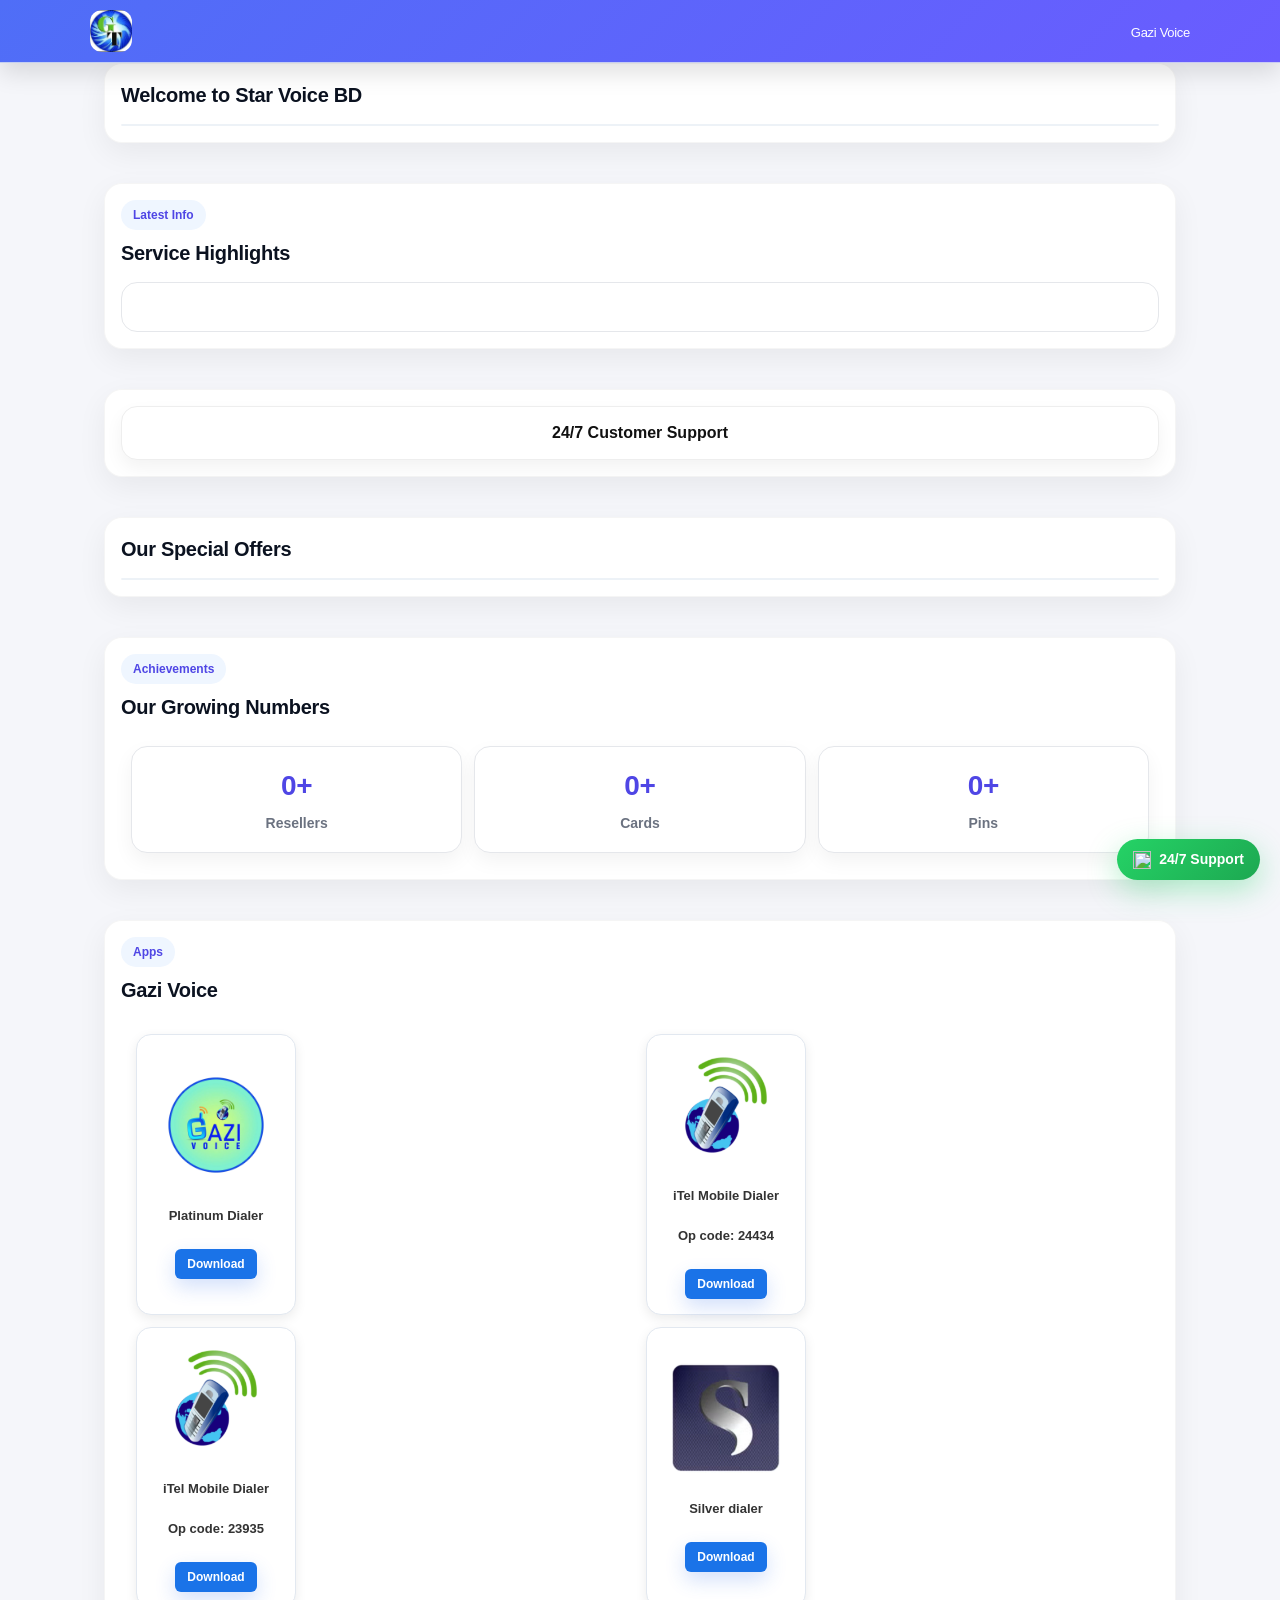
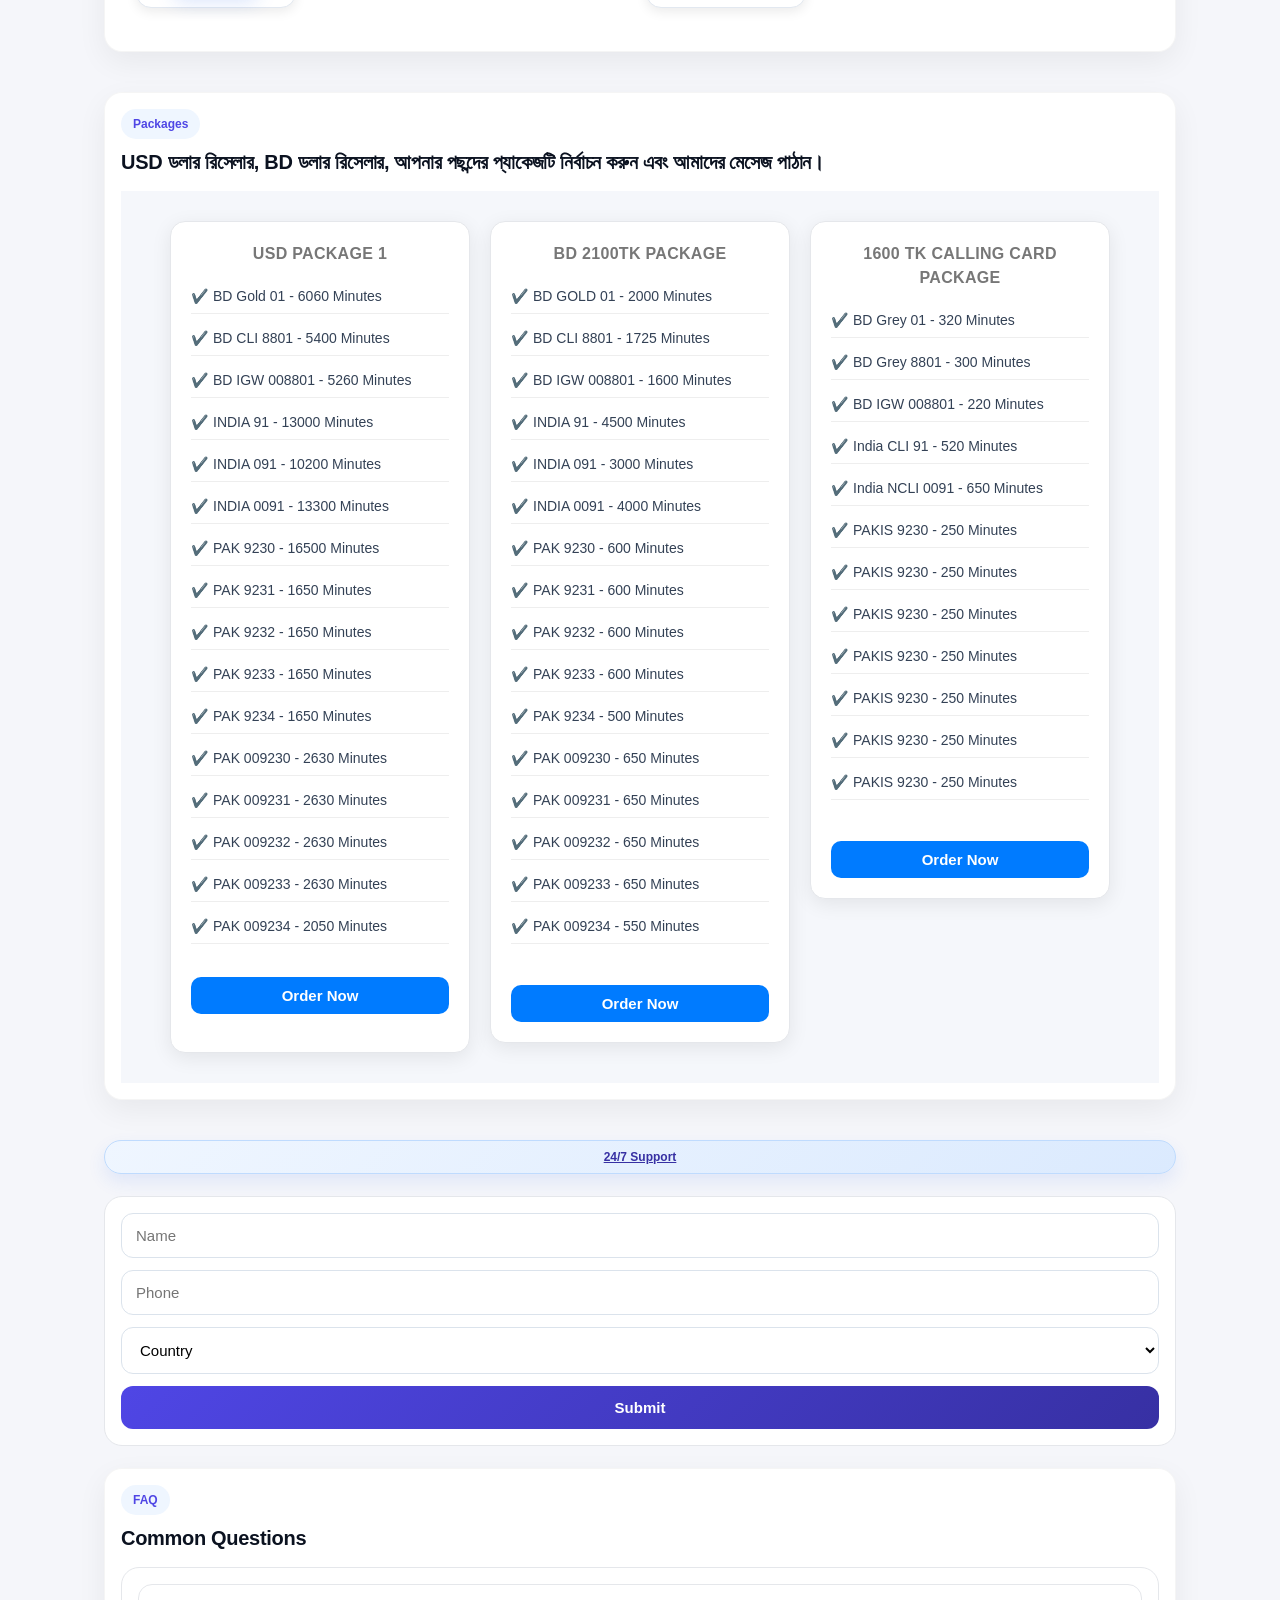
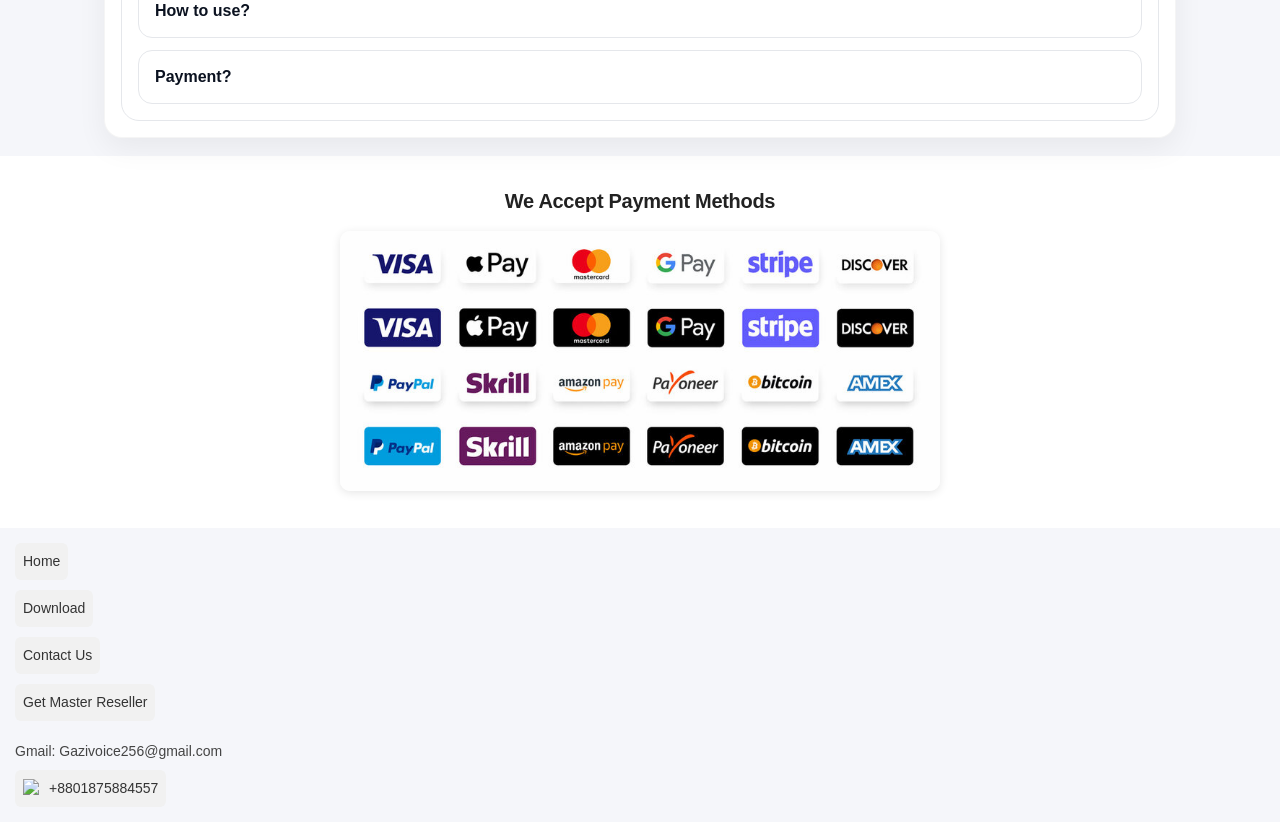
==== commit 4f5f6192: "Add files via upload" ====
--- a/index.html
+++ b/index.html
@@ -12,7 +12,7 @@
   <div class="header-inner">
     <div class="header-left">
       <div class="logo-wrap">
-        <img src="images/logo.png" alt="logo" class="logo">
+        <img src="images/logo1.png" alt="logo" class="logo">
         <div class="brand-text">
           
         </div>
@@ -48,7 +48,8 @@
 
       <div class="marquee">
         <div class="marquee-text">
-          ★ Welcome to Star Voice BD ★ Best Calling Card Service ★ Cheap Rate ★ Fast Support ★ 24/7 Active ★
+        Welcome To Gazi_Voice > our best Site > Platinum dialer.  iTel Mobile Dialer. Op Code ( 24434) > iTel Mobile dialer op code ( 23935)
+Our 0088/ 88/ IPTSP And Only 01- Grey thanks for visit my website
         </div>
       </div>
     </section>
@@ -102,7 +103,7 @@
 
   <div class="section-top">
     <span class="section-badge">Apps</span>
-    <h3>Star Voice BD</h3>
+    <h3>Gazi Voice </h3>
   </div>
 
   
@@ -115,7 +116,7 @@
 
     <div class="app-card">
       <img src="images/logo.png" class="app-logo">
-      <div class="app-title">platinum dialer</div>
+      <div class="app-title">Platinum Dialer</div>
       <a href="https://play.google.com/store/apps/details?id=com.gspot.a23935" class="download-btn">Download</a>
     </div>
 
@@ -153,70 +154,97 @@
     <section class="section-card">
       <div class="section-top">
         <span class="section-badge">Packages</span>
-        <h3>Choose Your Best Plan</h3>
+        <h3>USD ডলার রিসেলার, BD ডলার রিসেলার, আপনার পছন্দের প্যাকেজটি নির্বাচন করুন এবং আমাদের মেসেজ পাঠান।</h3>
       </div>
 
       <section class="pkg">
 
         <div class="pkg-card">
           <div class="pkg-head">
-            <h3>B2B Package</h3>
-            <h2>Calling Card</h2>
+            <h3> USD Package 1</h3>
+            
           </div>
-          <div class="price">$10 (BDT-160TK)</div>
+
+        <ul class="package-list">
+
+  <ul>
+
+  <li>BD Gold 01 - 6060 Minutes</li>
+  <li>BD CLI 8801 - 5400 Minutes</li>
+  <li>BD IGW 008801 - 5260 Minutes</li>
+
+  <li>INDIA 91 - 13000 Minutes</li>
+  <li>INDIA 091 - 10200 Minutes</li>
+  <li>INDIA 0091 - 13300 Minutes</li>
+
+  <li>PAK 9230 - 16500 Minutes</li>
+  <li>PAK 9231 - 1650 Minutes</li>
+  <li>PAK 9232 - 1650 Minutes</li>
+  <li>PAK 9233 - 1650 Minutes</li>
+  <li>PAK 9234 - 1650 Minutes</li>
+
+  <li>PAK 009230 - 2630 Minutes</li>
+  <li>PAK 009231 - 2630 Minutes</li>
+  <li>PAK 009232 - 2630 Minutes</li>
+  <li>PAK 009233 - 2630 Minutes</li>
+  <li>PAK 009234 - 2050 Minutes</li>
+
+</ul>
+          <button type="button">Order Now</button>
+        </div>
+
+        <div class="pkg-card">
+          <div class="pkg-head">
+            <h3>BD 2100tk Package</h3>
+          
+          </div>
+        
           <ul>
-            <li>BD 320 Min</li>
-            <li>India 520 Min</li>
-            <li>Pakistan 250 Min</li>
-            <li>USA 400 Min</li>
-            <li>UK 300 Min</li>
-            <li>UAE 200 Min</li>
-            <li>Canada 300 Min</li>
-            <li>Germany 280 Min</li>
-            <li>Italy 260 Min</li>
-            <li>Malaysia 420 Min</li>
+             <li>BD GOLD 01 - 2000 Minutes</li>
+  <li>BD CLI 8801 - 1725 Minutes</li>
+  <li>BD IGW 008801 - 1600 Minutes</li>
+
+  <li>INDIA 91 - 4500 Minutes</li>
+  <li>INDIA 091 - 3000 Minutes</li>
+  <li>INDIA 0091 - 4000 Minutes</li>
+
+  <li>PAK 9230 - 600 Minutes</li>
+  <li>PAK 9231 - 600 Minutes</li>
+  <li>PAK 9232 - 600 Minutes</li>
+  <li>PAK 9233 - 600 Minutes</li>
+  <li>PAK 9234 - 500 Minutes</li>
+
+  <li>PAK 009230 - 650 Minutes</li>
+  <li>PAK 009231 - 650 Minutes</li>
+  <li>PAK 009232 - 650 Minutes</li>
+  <li>PAK 009233 - 650 Minutes</li>
+  <li>PAK 009234 - 550 Minutes</li>
+
           </ul>
           <button type="button">Order Now</button>
         </div>
 
         <div class="pkg-card">
           <div class="pkg-head">
-            <h3>Global Package</h3>
-            <h2>Voice Plan</h2>
+            <h3>1600 tk Calling Card Package</h3>
+            
           </div>
-          <div class="price">$20</div>
+        
           <ul>
-            <li>USA 500 Min</li>
-            <li>UK 450 Min</li>
-            <li>India 700 Min</li>
-            <li>BD 600 Min</li>
-            <li>Canada 400 Min</li>
-            <li>UAE 300 Min</li>
-            <li>Germany 380 Min</li>
-            <li>Italy 300 Min</li>
-            <li>Malaysia 420 Min</li>
-            <li>Australia 350 Min</li>
-          </ul>
-          <button type="button">Order Now</button>
-        </div>
-
-        <div class="pkg-card">
-          <div class="pkg-head">
-            <h3>Premium Pack</h3>
-            <h2>Business Plan</h2>
-          </div>
-          <div class="price">$30</div>
-          <ul>
-            <li>Worldwide Minutes</li>
-            <li>HD Voice Quality</li>
-            <li>Priority Support</li>
-            <li>Instant Activation</li>
-            <li>Stable Connection</li>
-            <li>Low Latency</li>
-            <li>Best Routing</li>
-            <li>24/7 Support</li>
-            <li>Premium Access</li>
-            <li>Global Coverage</li>
+  <li>BD Grey 01 - 320 Minutes</li>
+  <li>BD Grey 8801 - 300 Minutes</li>
+  <li>BD IGW 008801 - 220 Minutes</li>
+
+  <li>India CLI 91 - 520 Minutes</li>
+  <li>India NCLI 0091 - 650 Minutes</li>
+
+  <li>PAKIS 9230 - 250 Minutes</li>
+  <li>PAKIS 9230 - 250 Minutes</li>
+  <li>PAKIS 9230 - 250 Minutes</li>
+  <li>PAKIS 9230 - 250 Minutes</li>
+  <li>PAKIS 9230 - 250 Minutes</li>
+  <li>PAKIS 9230 - 250 Minutes</li>
+  <li>PAKIS 9230 - 250 Minutes</li>
           </ul>
           <button type="button">Order Now</button>
         </div>
@@ -311,19 +339,22 @@
     Get Master Reseller
   </a>
 
+  <div class="contact-wa">
+
+    <p>Gmail: Gazivoice256@gmail.com</p>
+
+  <a href="https://wa.me/8801875884557" target="_blank" class="wa-btn">
+
+    <img src="https://cdn-icons-png.flaticon.com/512/733/733585.png" alt="WhatsApp">
+
+    +8801875884557
+  </a>
+
 </div>
 
- <section class="apps">
-
-  <div class="app-row">
-
-    <div class="app-card">
-      <img src="images/logo.png" class="app-logo">
-      <div class="app-title">App One</div>
-      <a href="https://play.google.com/store/apps/details?id=com.google.android.dialer" class="download-btn">Download</a>
-    </div>
-
-</section><!-- তোমার 4টা app এখানে -->
+</div>
+
+
 
 
   <script type="module" src="./script.js" defer></script>
--- a/style.css
+++ b/style.css
@@ -249,7 +249,7 @@
 
 .track{
   display:flex;
-  transition:transform 0.6s ease;
+   transition: transform 1s ease-in-out;
 }
 
 .track img{
@@ -1329,6 +1329,163 @@
 
 
 
-/* Top bar add */
-
-
+.app-card {
+  width: 160px;
+  background: #fff;
+  border-radius: 15px;
+  padding: 15px;
+  text-align: center;
+  box-shadow: 0 4px 12px rgba(0,0,0,0.08);
+}
+
+.app-card img {
+  width: 110px;        /* 🔥 main fix */
+  height: 110px;
+  object-fit: contain;
+  margin-bottom: 10px;
+}
+
+.app-card p {
+  font-size: 14px;
+  margin: 5px 0;
+}
+
+.app-card button {
+  padding: 8px 12px;
+  border: none;
+  background: #6c5ce7;
+  color: white;
+  border-radius: 8px;
+}
+
+
+.pkg {
+  display: flex;
+  flex-wrap: wrap;
+  justify-content: center;
+  gap: 20px;
+  padding: 30px 10px;
+  background: #f5f7fb;
+}
+
+/* CARD DESIGN */
+.pkg-card {
+  width: 300px;
+  background: #fff;
+  border-radius: 15px;
+  padding: 20px;
+  box-shadow: 0 5px 20px rgba(0,0,0,0.08);
+  transition: 0.3s;
+  text-align: center;
+}
+
+.pkg-card:hover {
+  transform: translateY(-5px);
+}
+
+/* HEADER */
+.pkg-head h3 {
+  margin: 0;
+  font-size: 16px;
+  color: #777;
+}
+
+.pkg-head h2 {
+  margin: 5px 0 10px;
+  font-size: 22px;
+  color: #222;
+}
+
+/* PRICE */
+.price {
+  font-size: 18px;
+  font-weight: bold;
+  color: #00a86b;
+  margin-bottom: 15px;
+}
+
+/* LIST STYLE (✔️ MARK) */
+.pkg-card ul {
+  list-style: none;
+  padding: 0;
+  text-align: left;
+}
+
+.pkg-card ul li {
+  padding: 6px 0;
+  font-size: 14px;
+  border-bottom: 1px solid #eee;
+  position: relative;
+  padding-left: 22px;
+}
+
+/* ✔️ CHECK MARK */
+.pkg-card ul li::before {
+  content: "✔️";
+  color: #00c853;
+  position: absolute;
+  left: 0;
+  font-weight: bold;
+}
+
+/* BUTTON */
+.pkg-card button {
+  margin-top: 15px;
+  width: 100%;
+  padding: 10px;
+  border: none;
+  border-radius: 10px;
+  background: #007bff;
+  color: #fff;
+  font-size: 15px;
+  cursor: pointer;
+  transition: 0.3s;
+}
+
+.pkg-card button:hover {
+  background: #0056b3;
+}
+
+.footer-links {
+  display: flex;
+  flex-direction: column;
+  align-items: flex-start;  /* 👈 বাম পাশে আনে */
+  gap: 10px;
+}
+
+/* WhatsApp + Contact section */
+.contact-wa {
+  display: flex;
+  flex-direction: column;
+  align-items: flex-start; /* 👈 বাম পাশে চাপাবে */
+  margin-top: 10px;
+}
+
+/* Gmail text */
+.contact-wa p {
+  margin: 0;
+  font-size: 14px;
+  color: #444;
+}
+
+/* WhatsApp button */
+.wa-btn {
+  display: inline-flex;
+  align-items: center;
+  gap: 8px;
+  background: #25D366;
+  color: white;
+  padding: 8px 12px;
+  border-radius: 20px;
+  text-decoration: none;
+  font-size: 14px;
+  margin-top: 8px;
+}
+
+/* WhatsApp icon size */
+.wa-btn img {
+  width: 18px;
+  height: 18px;
+}
+
+
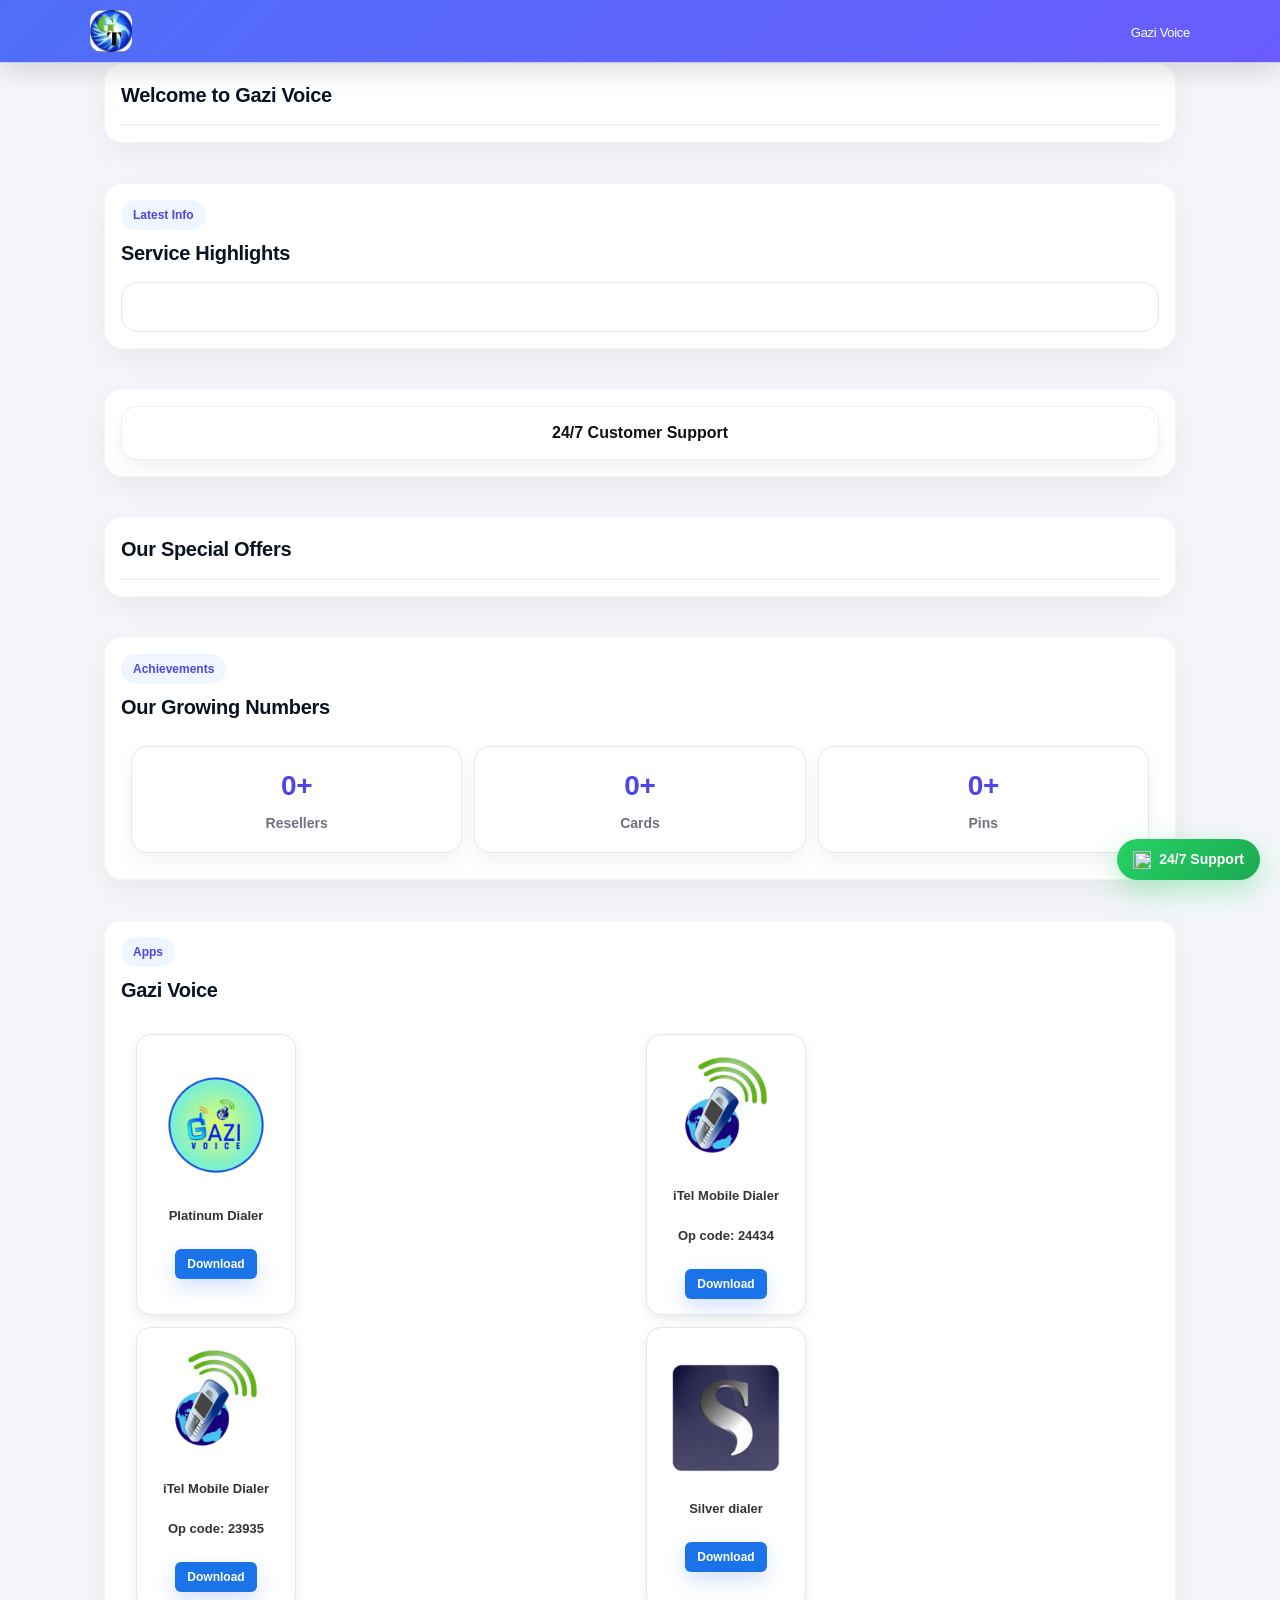
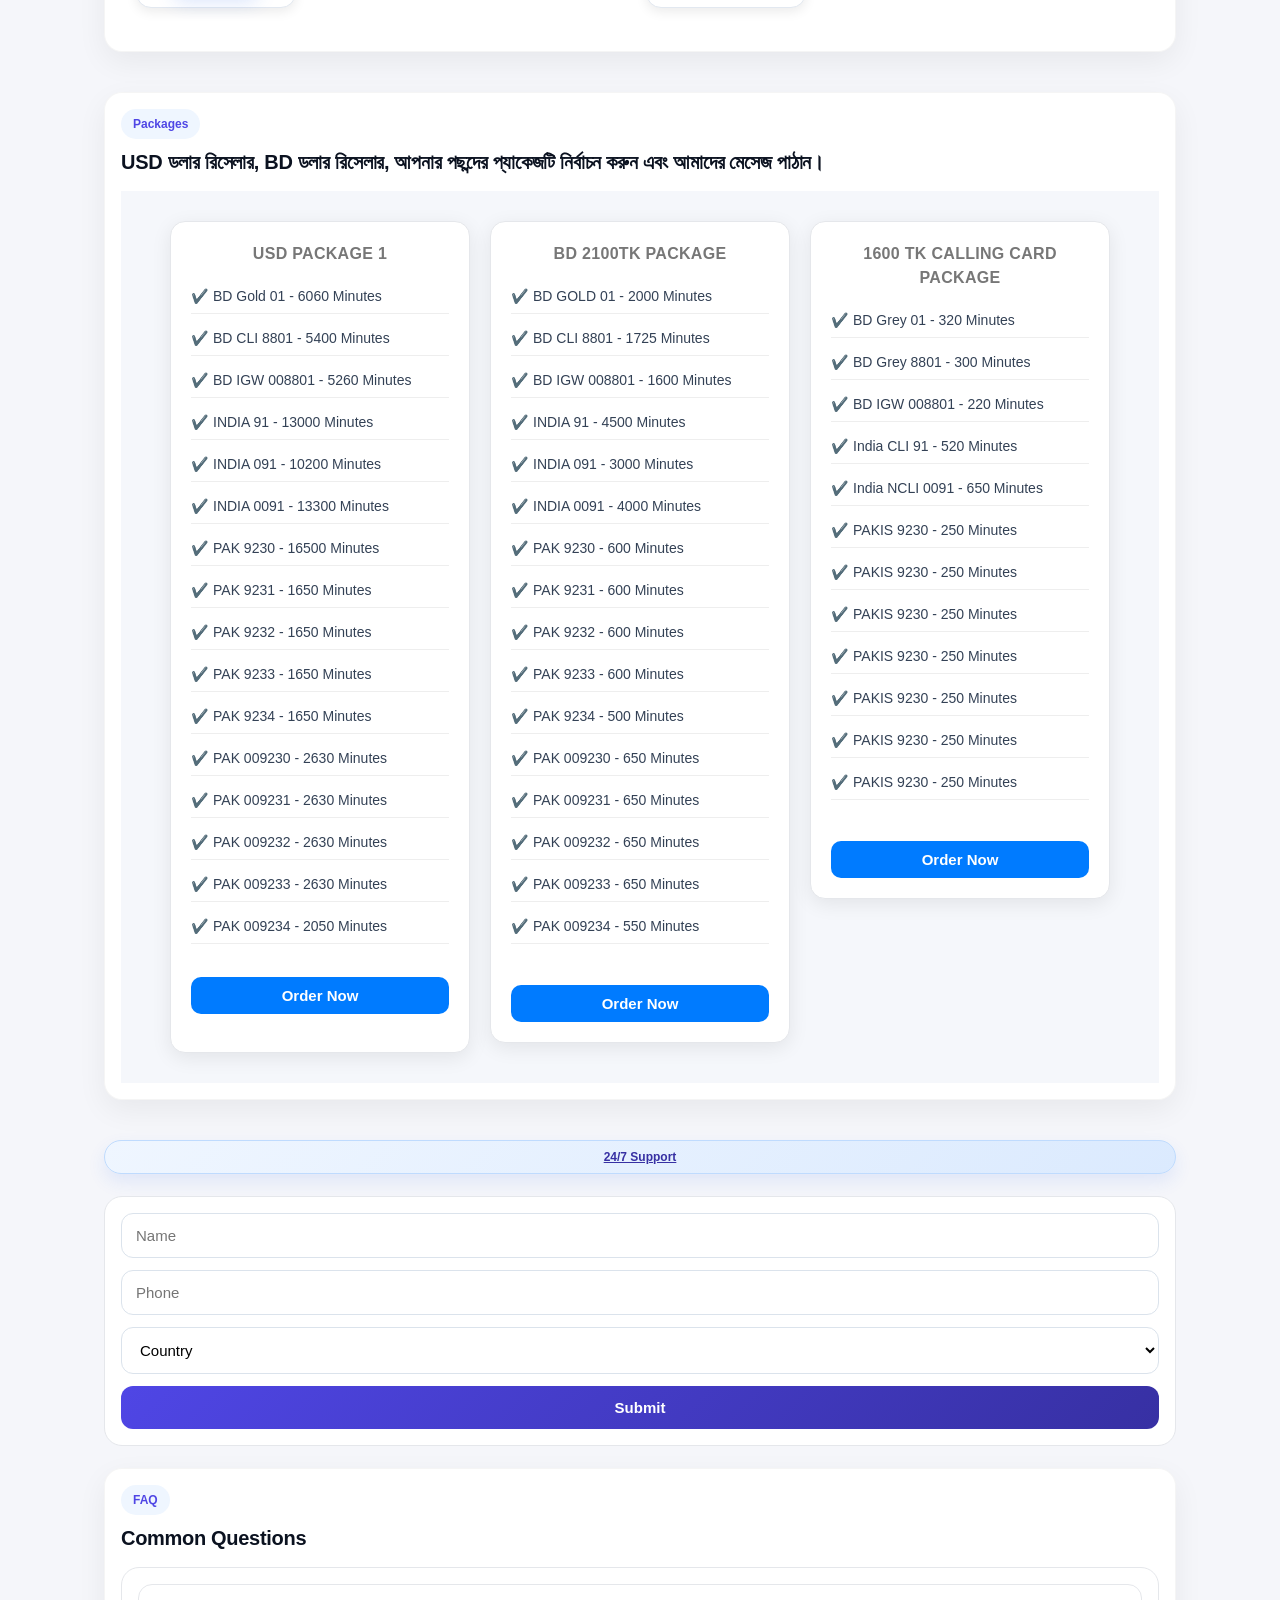
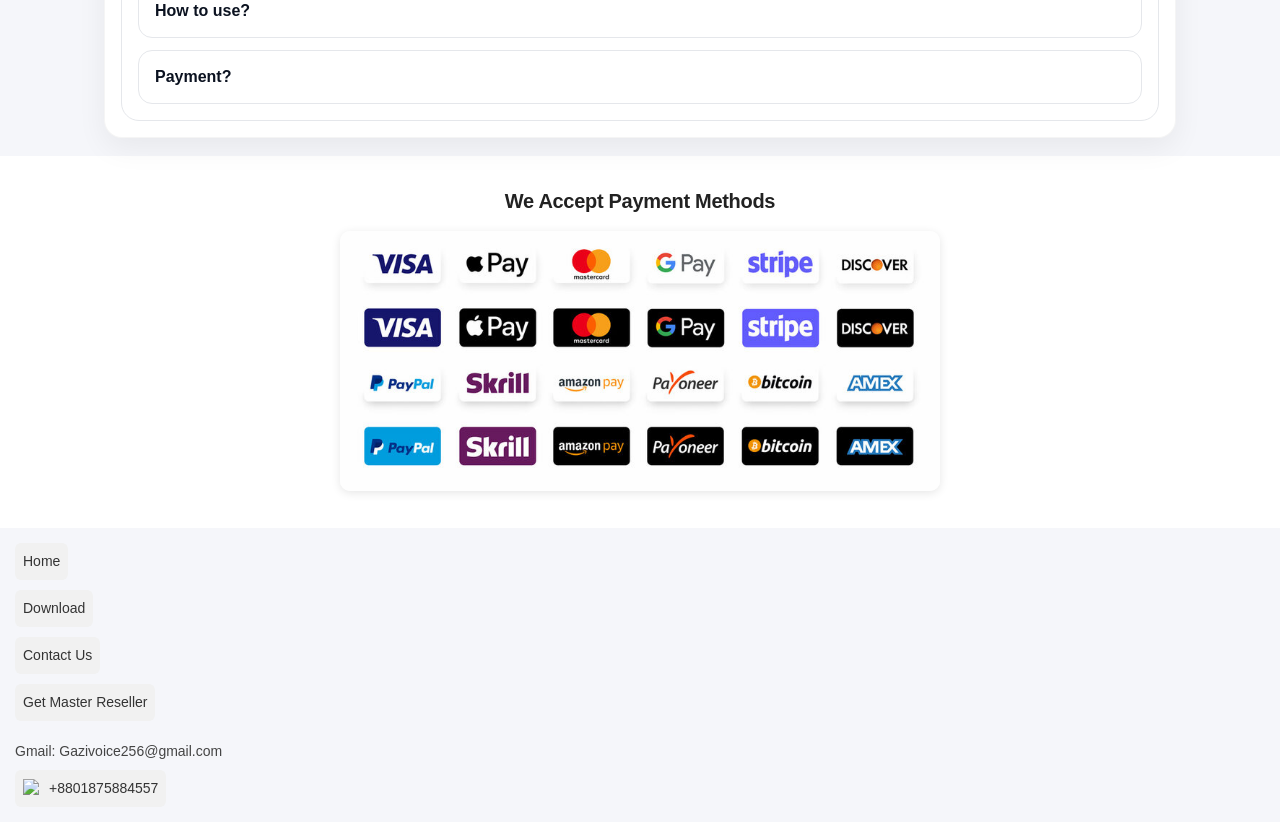
==== commit 2ad175dd: "Add files via upload" ====
--- a/index.html
+++ b/index.html
@@ -31,7 +31,7 @@
     <section class="section-card hero-card">
       <div class="section-top">
         
-        <h3>Welcome to Star Voice BD</h3>
+        <h3>Welcome to Gazi Voice</h3>
       </div>
 
       <section class="slider">
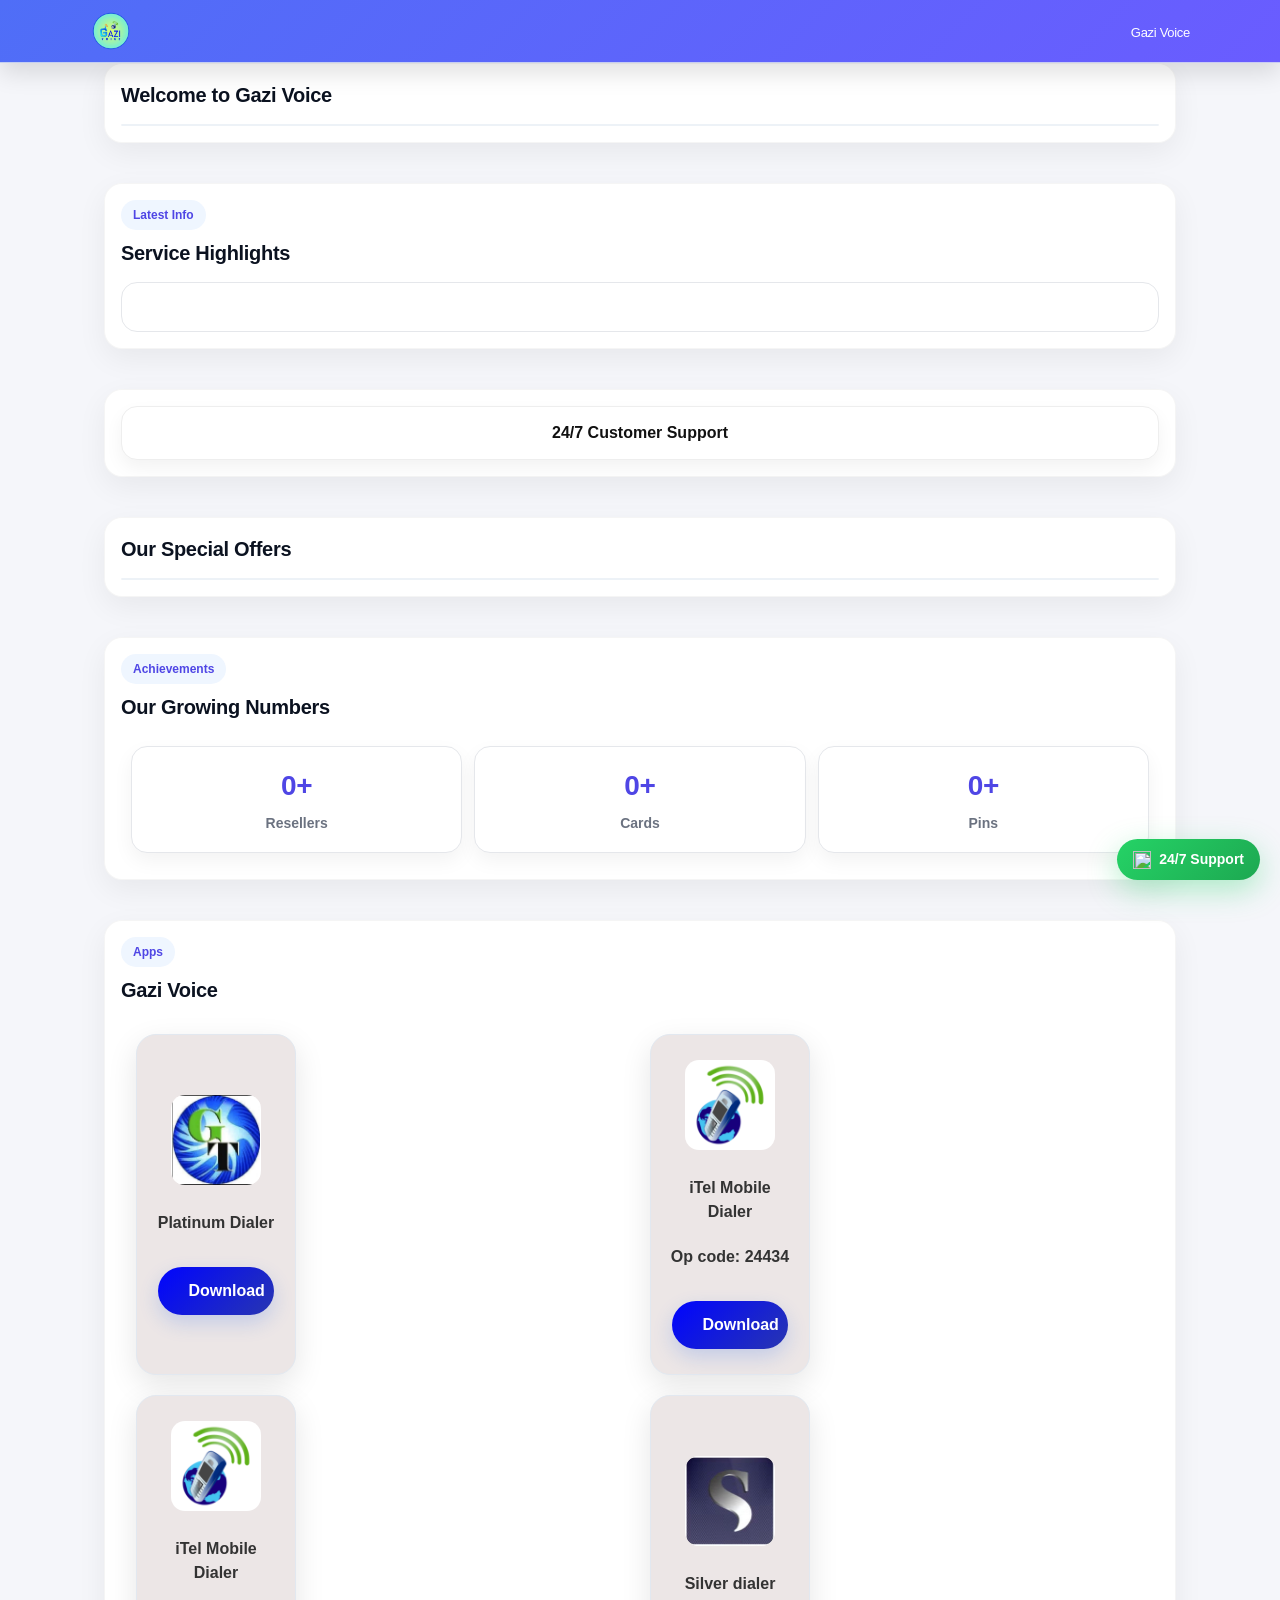
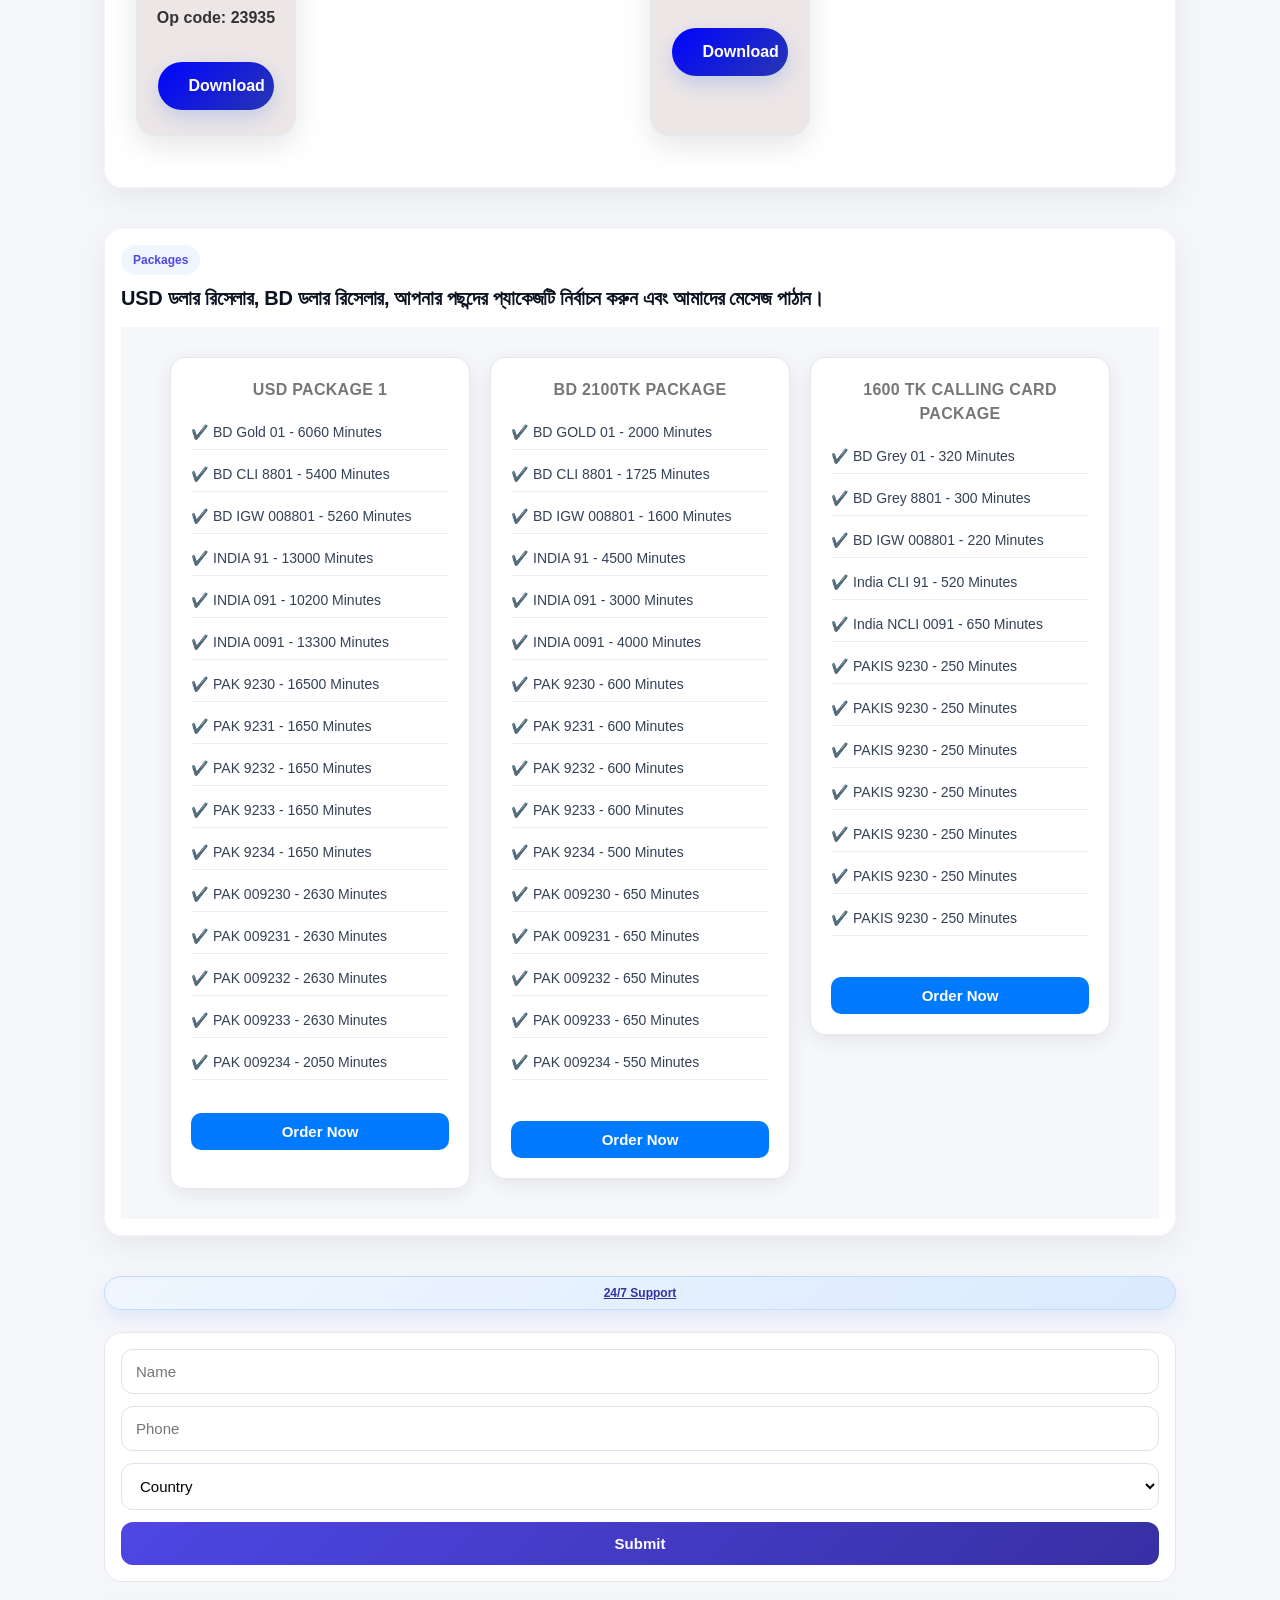
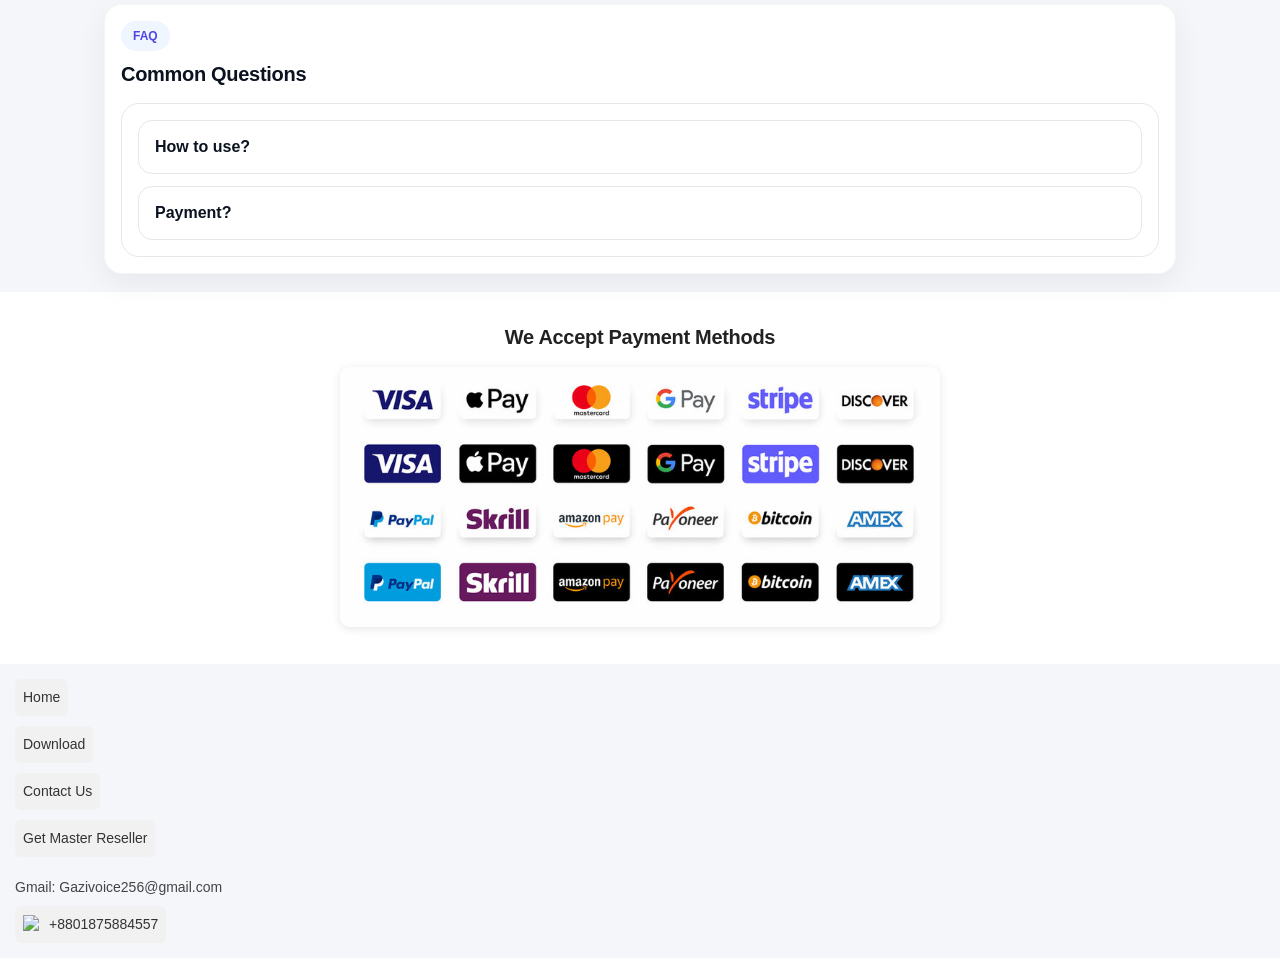
==== commit 6076f3e8: "Add files via upload" ====
--- a/index.html
+++ b/index.html
@@ -12,7 +12,7 @@
   <div class="header-inner">
     <div class="header-left">
       <div class="logo-wrap">
-        <img src="images/logo1.png" alt="logo" class="logo">
+        <img src="images/logo.png" alt="logo" class="logo">
         <div class="brand-text">
           
         </div>
@@ -115,7 +115,7 @@
   <div class="app-row">
 
     <div class="app-card">
-      <img src="images/logo.png" class="app-logo">
+      <img src="images/logo1.png" class="app-logo">
       <div class="app-title">Platinum Dialer</div>
       <a href="https://play.google.com/store/apps/details?id=com.gspot.a23935" class="download-btn">Download</a>
     </div>
--- a/style.css
+++ b/style.css
@@ -1038,7 +1038,7 @@
   display:inline-block;
   margin-top:10px;
   padding:10px 22px;
-  background:linear-gradient(135deg,#2563eb,#1d4ed8);
+  background:linear-gradient(135deg,#2563eb,#d8a61d);
   color:#fff;
   text-decoration:none;
   font-weight:700;
@@ -1283,7 +1283,7 @@
   margin-top: 15px;
   padding: 12px;
 
-  background: #1a73e8;
+  background: #ffa600;
   color: white;
 
   border-radius: 10px;
@@ -1410,6 +1410,7 @@
   padding: 0;
   text-align: left;
 }
+
 
 .pkg-card ul li {
   padding: 6px 0;
@@ -1489,3 +1490,65 @@
 }
 
 
+/* অ্যাপ কার্ড এবং ইমেজ বড় করার জন্য স্টাইল */
+.app-row {
+  display: grid;
+  grid-template-columns: repeat(2, 1fr);
+  gap: 20px; /* কার্ডের মাঝের গ্যাপ */
+  margin-bottom: 20px;
+}
+
+.app-card {
+  background: #ece6e6;
+  border-radius: 20px;
+  padding: 25px 15px; /* প্যাডিং বাড়িয়ে বাটন বড় করার জায়গা করে দেওয়া */
+  text-align: center;
+  box-shadow: 0 10px 30px rgba(0,0,0,0.1);
+  transition: 0.3s;
+  
+}
+
+.app-logo {
+  width: 90px !important;  /* ইমেজ বড় করা হলো */
+  height: 90px !important;
+  object-fit: contain;
+  margin-bottom: 15px;
+}
+
+.app-title {
+  font-size: 16px;
+  font-weight: 700;
+  margin-bottom: 5px;
+}
+
+/* ডাউনলোড বাটন বড় করা হলো */
+.download-btn {
+  display: inline-block;
+  margin-top: 15px;
+  padding: 12px 30px; /* বাটন বড় করা হয়েছে */
+  font-size: 16px;    /* টেক্সট বড় করা হয়েছে */
+  background: linear-gradient(135deg, #0004ff, #2836b1);
+  color: #fff;
+  border-radius: 50px; /* বাটন গোল করা হয়েছে */
+  text-decoration: none;
+  font-weight: 700;
+  transition: 0.3s;
+  width: 90%; /* বাটনটি কার্ডের প্রায় পুরোটাজুড়ে থাকবে */
+}
+
+.download-btn:hover {
+  transform: translateY(-3px);
+  background: #1d4ed8;
+}
+
+/* মোবাইল রেসপন্সিভনেস */
+@media (max-width: 480px) {
+  .app-logo {
+    width: 130px !important;
+    height: 130px !important;
+  }
+  .download-btn {
+    padding: 10px 20px;
+    font-size: 14px;
+  }
+}
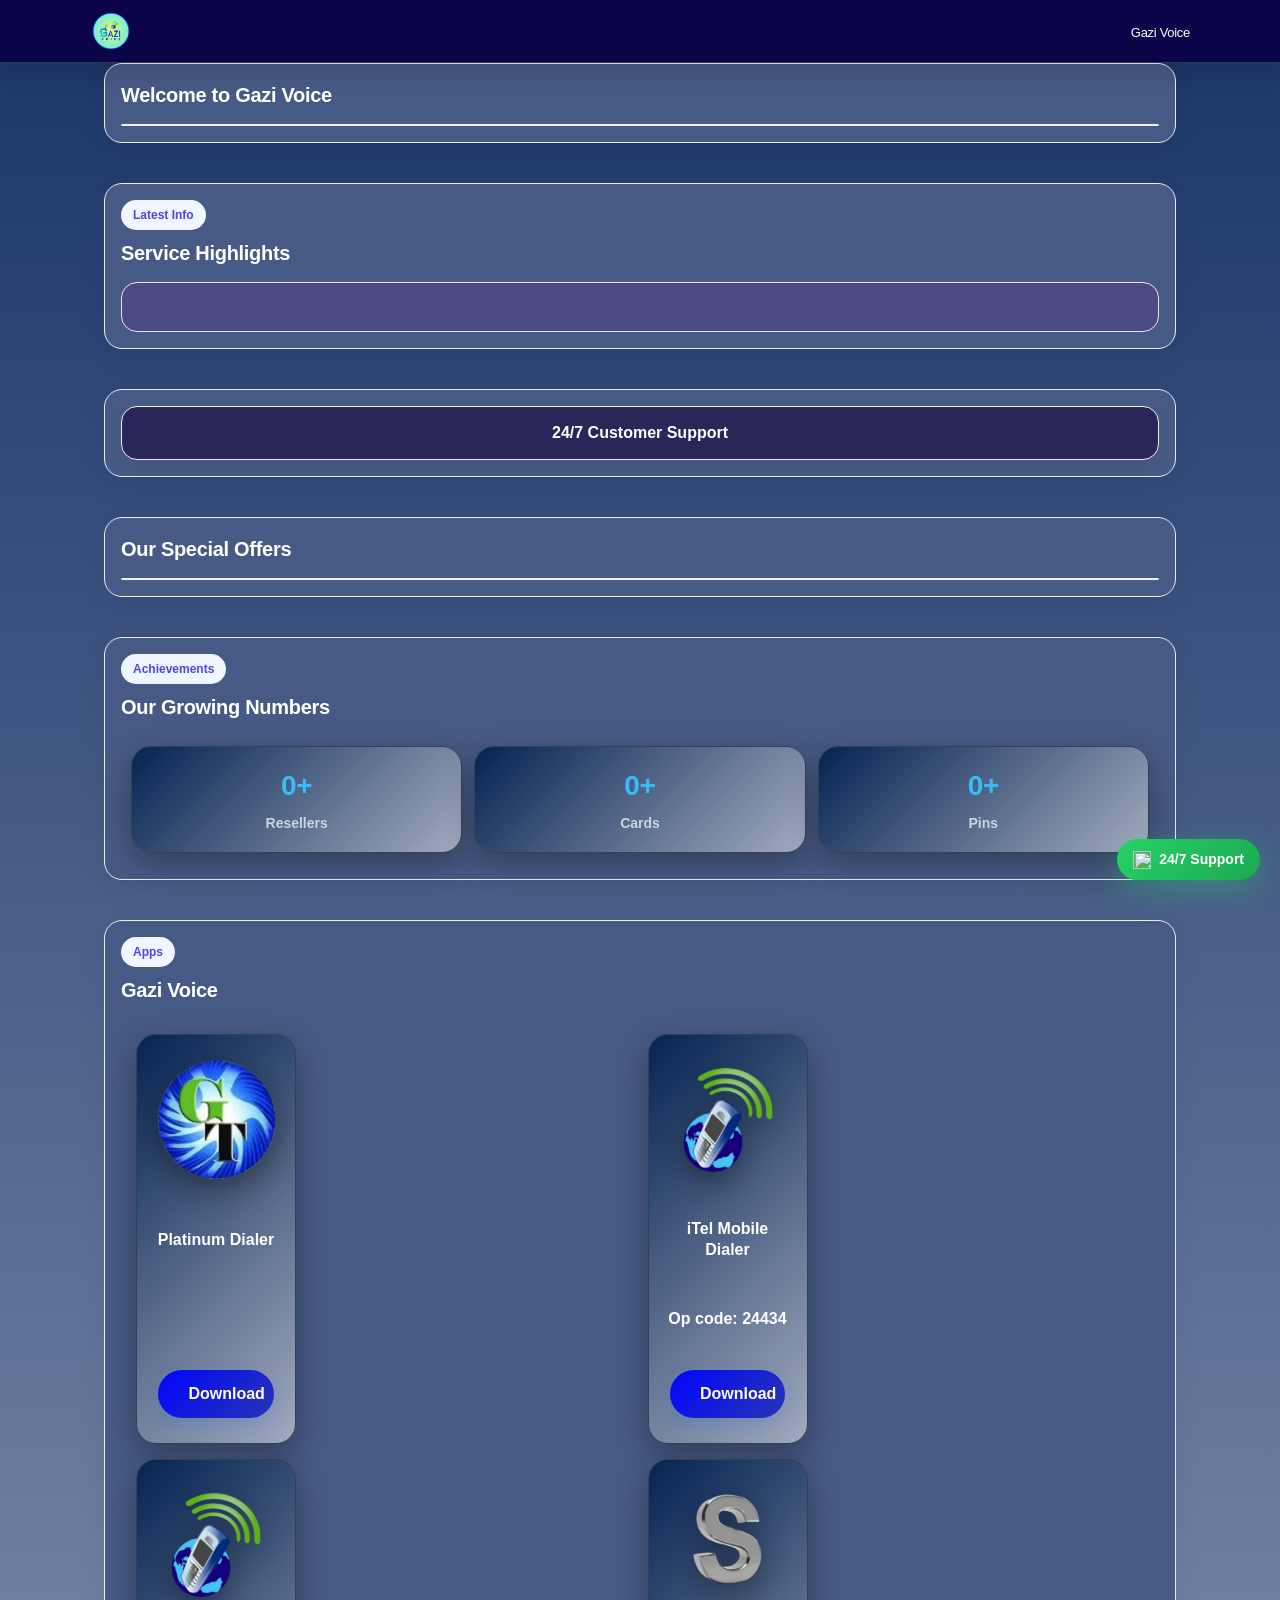
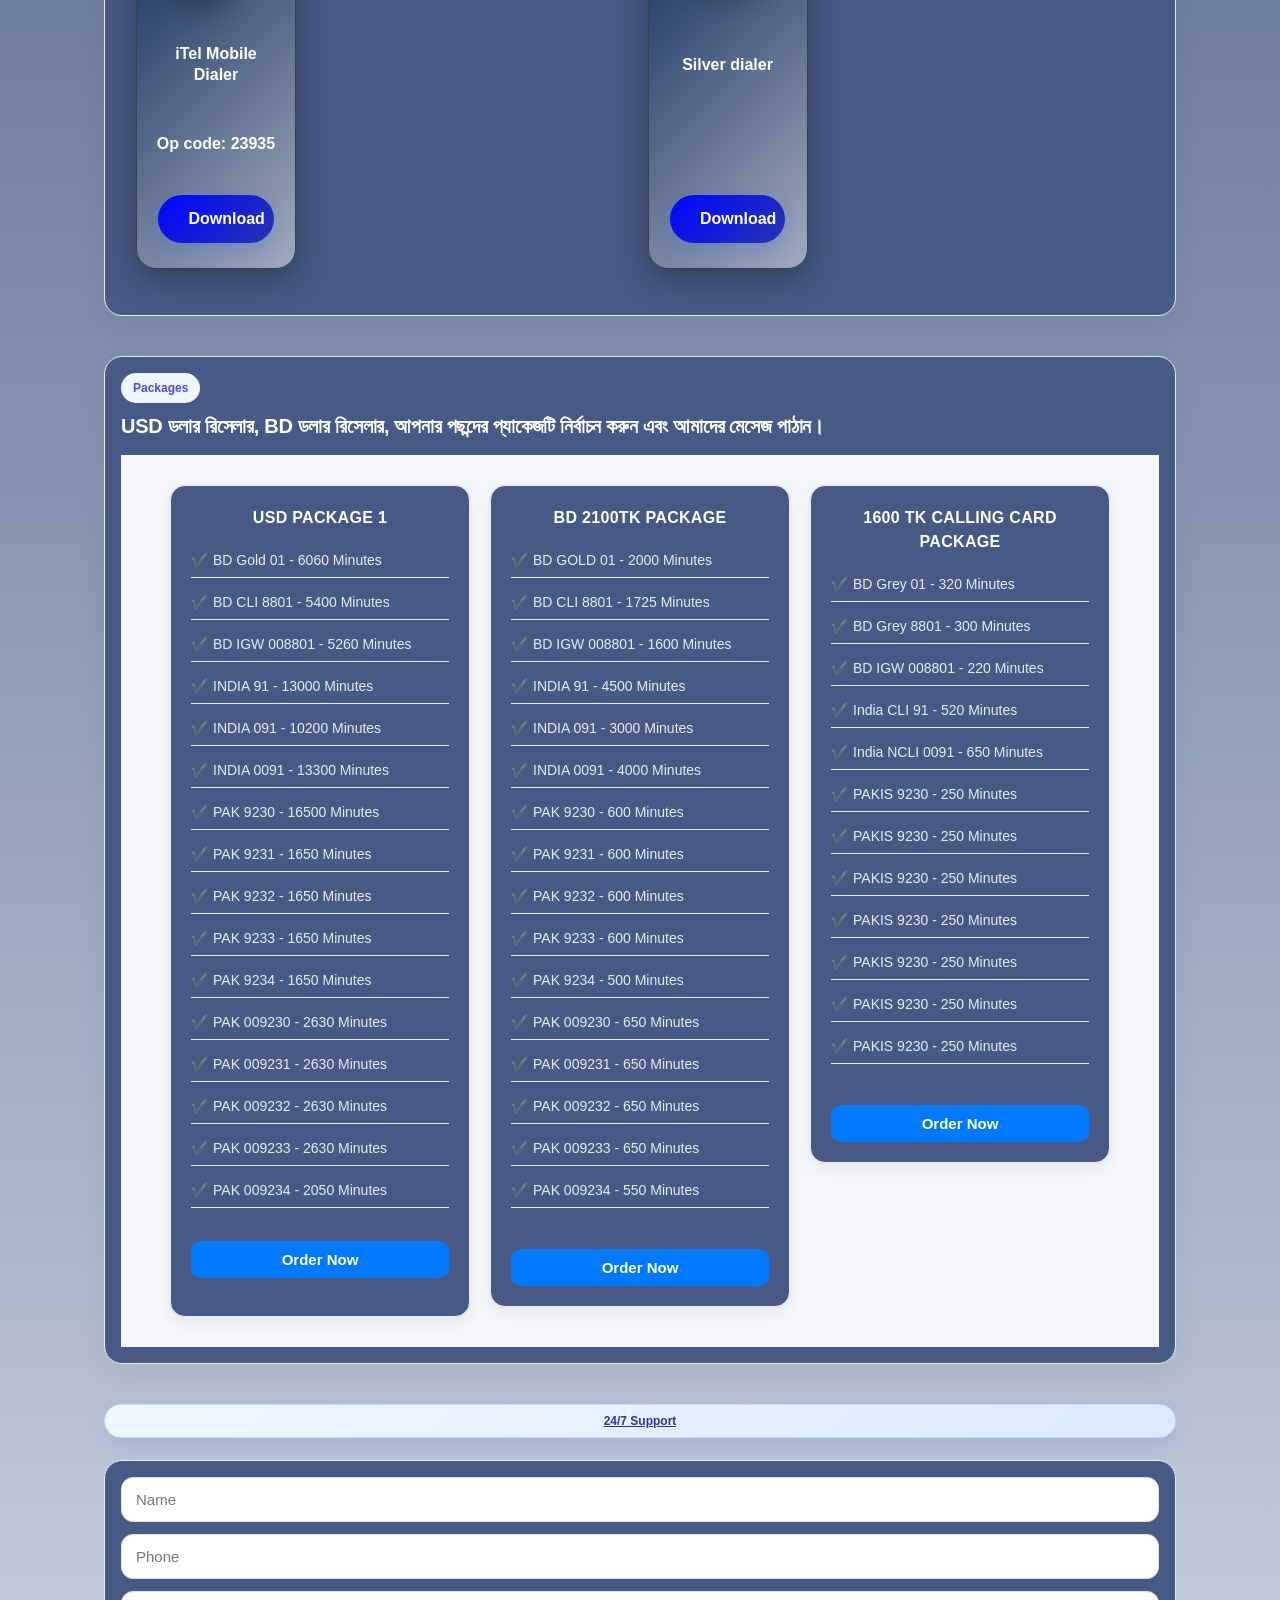
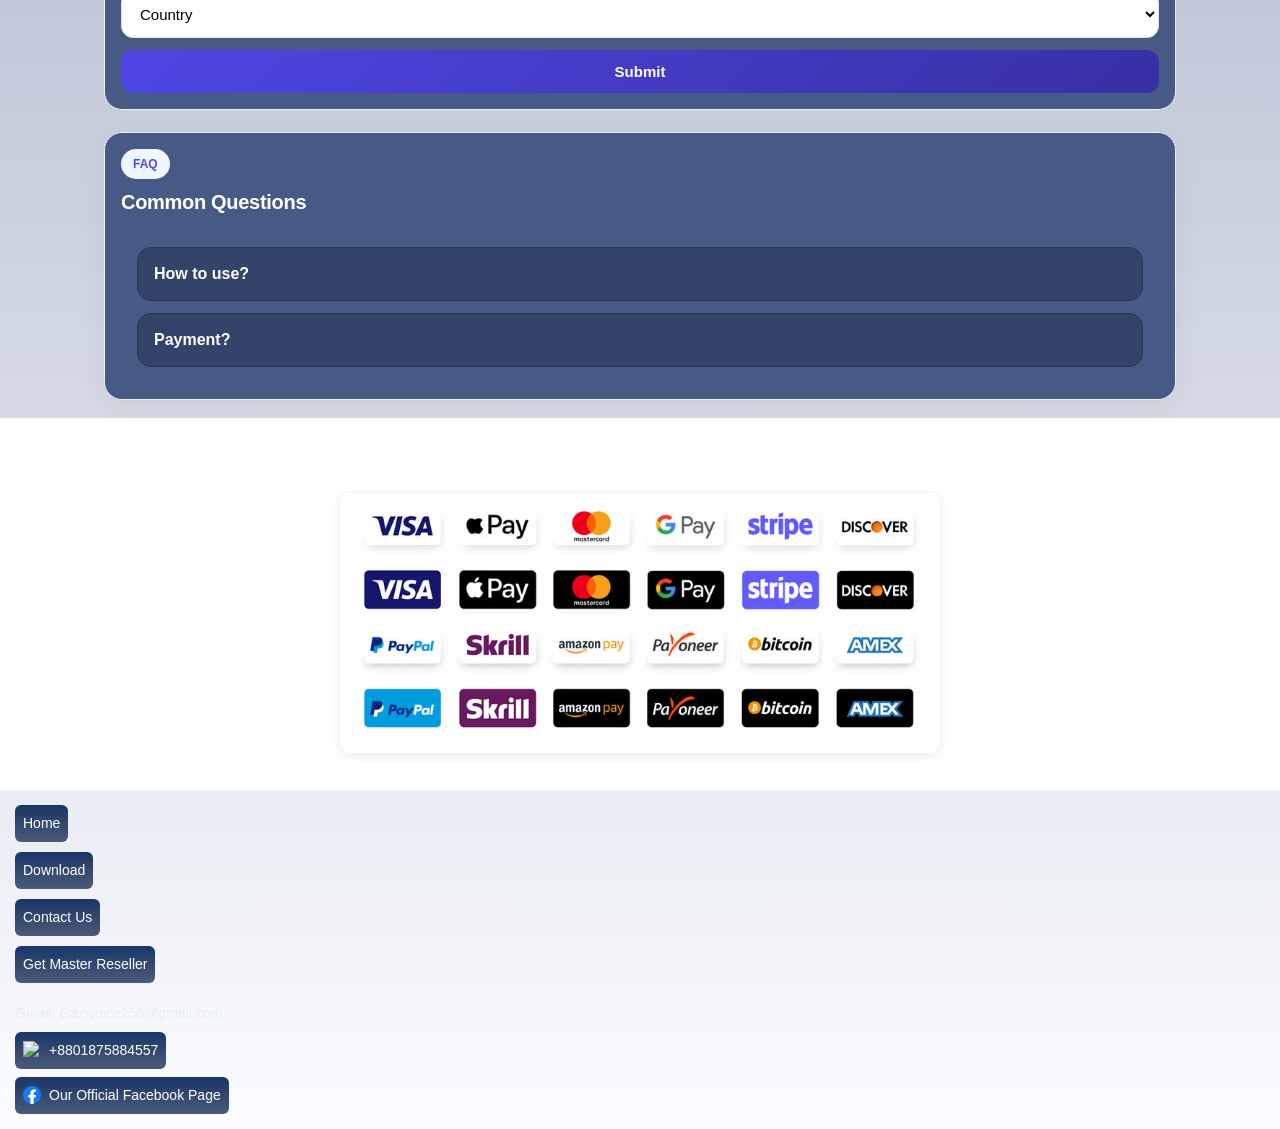
==== commit 887dab0f: "Add files via upload" ====
--- a/index.html
+++ b/index.html
@@ -350,6 +350,14 @@
     +8801875884557
   </a>
 
+   <a href="https://www.facebook.com/share/18k478U7qB/" target="_blank" class="wa-btn">
+
+    <img src="images/facebook.png" alt="WhatsApp">
+
+    Our Official Facebook Page
+  </a>
+
+
 </div>
 
 </div>
--- a/style.css
+++ b/style.css
@@ -31,7 +31,7 @@
 
 /* HEADER */
 .header{
-  background: rgba(76, 0, 255, 0.75);
+  background: rgba(97, 85, 124, 0.75);
   backdrop-filter: blur(16px);
   border-bottom: 1px solid rgba(226,232,240,0.8);
 }
@@ -202,16 +202,6 @@
   }
 }
 
-/* COMMON CARD */
-.section-card{
-  background: rgba(255,255,255,0.9);
-  border: 1px solid rgba(226,232,240,0.7);
-  border-radius: 22px;
-  box-shadow: 0 10px 30px rgba(15, 23, 42, 0.06);
-  padding: 18px;
-  transition: all 0.3s ease;
-  backdrop-filter: blur(10px);
-}
 
 .section-card:hover{
   transform: translateY(-4px);
@@ -263,7 +253,7 @@
 .marquee{
   width:100%;
   overflow:hidden;
-  background:#ffffff;
+  background:#4b4a86;
   border:1px solid var(--border);
   border-radius:16px;
   padding:12px 0;
@@ -275,7 +265,7 @@
   padding-left:100%;
   font-size:15px;
   font-weight:600;
-  color:var(--primary);
+  color: #ffffff !important; 
   animation:move 16s linear infinite;
 }
 
@@ -937,10 +927,10 @@
   box-shadow:0 8px 20px rgba(0,0,0,0.05);
 }
 
-/* ===== SUPPORT BADGE CLEAN ===== */
+/* ===== SUPPORT BADGE CLEAN ===== */ /*** working mathod//////*/
 .support{
-  background:#ffffff;
-  color:#111;
+  background:#282758;
+  color:#ffffff;
   font-weight:600;
   border:1px solid #eee;
   box-shadow:0 8px 18px rgba(0,0,0,0.05);
@@ -1253,6 +1243,7 @@
   }
 }
 
+  /* working  */
 
 .footer-links {
   display: flex;
@@ -1263,10 +1254,10 @@
 
 .footer-links a {
   text-decoration: none;
-  color: #333;
+  color: #ffffff;
   font-size: 14px;
   padding: 8px;
-  background: #f1f1f1;
+  background: linear-gradient(180deg, #1a3569 0%, #4c5a77 100%) !important; 
   border-radius: 6px;
 }
 
@@ -1551,4 +1542,226 @@
     padding: 10px 20px;
     font-size: 14px;
   }
-}+}
+
+
+
+
+/*
+
+/* অ্যাপ কার্ড এবং ইমেজ এর প্রফেশনাল স্টাইল (সংশোধিত) */
+.app-row {
+  display: grid;
+  grid-template-columns: repeat(2, 1fr); /* ২ কলাম সমানভাবে ভাগ হবে */
+  gap: 15px; /* কার্ডগুলোর মাঝখানের গ্যাপ */
+  margin-bottom: 15px;
+  width: 100%; /* কন্টেইনারের পুরোটা জুড়ে থাকবে */
+  justify-content: center; /* কার্ডগুলোকে মাঝখানে রাখবে */
+  align-items: stretch; /* হাইট সমান রাখার জন্য */
+}
+.app-card {
+  background: #ece6e6;
+  border-radius: 20px;
+  padding: 25px 15px; 
+  text-align: center;
+  box-shadow: 0 10px 30px rgba(0,0,0,0.1);
+  transition: 0.3s;
+  
+  /* বাটন সমান রাখার জন্য Flexbox যুক্ত করা হলো */
+  display: flex;
+  flex-direction: column;
+  align-items: center;
+  height: 100%; /* সবগুলো কার্ড যেন সমান উচ্চতার হয় */
+}
+
+.app-logo {
+  width: 130px !important;
+  height: 130px !important;
+  object-fit: contain;
+  margin-bottom: 15px;
+  
+  /* লোগোগুলোকে একটি কমন সুন্দর ফ্রেমের ভেতর আনার জন্য */
+  background: #ffffff;
+  border-radius: 16px;
+  padding: 8px;
+  box-shadow: 0 4px 10px rgba(0,0,0,0.03);
+}
+
+.app-title {
+  font-size: 16px;
+  font-weight: 700;
+  margin-bottom: 15px;
+  
+  /* টেক্সট এক লাইন বা দুই লাইনের যাই হোক, এটি সমান জায়গা নেবে */
+  min-height: 48px; 
+  display: flex;
+  align-items: center;
+  text-align: center;
+  line-height: 1.3;
+}
+
+/* ডাউনলোড বাটন */
+.download-btn {
+  display: inline-block;
+  margin-top: auto; /* 🔥 এই কোডটি বাটনকে সবসময় কার্ডের একদম নিচে নামিয়ে রাখবে */
+  padding: 12px 30px; 
+  font-size: 16px;    
+  background: linear-gradient(135deg, #0004ff, #2836b1);
+  color: #fff;
+  border-radius: 50px; 
+  text-decoration: none;
+  font-weight: 700;
+  transition: 0.3s;
+  width: 90%; 
+}
+
+.download-btn:hover {
+  transform: translateY(-3px);
+  background: #1d4ed8;
+  box-shadow: 0 8px 20px rgba(0, 4, 255, 0.3); /* হোভারে সুন্দর শ্যাডো */
+}
+
+/* মোবাইল রেসপন্সিভনেস */
+@media (max-width: 480px) {
+  .app-logo {
+    width: 100px !important;  /* মোবাইলের জন্য সাইজ অপটিমাইজ করা হলো */
+    height: 100px !important;
+  }
+  
+  .app-title {
+    font-size: 14px;
+    min-height: 42px;
+  }
+  
+  .download-btn {
+    padding: 10px 20px;
+    font-size: 14px;
+    width: 100%;
+  }
+}
+
+
+
+
+
+/* হুবহু স্ক্রিনশটের মতো ডার্ক ব্যাকগ্রাউন্ড থিম */
+
+body {
+  /* প্রথম কালারটি (#141c2b) উপরে এবং দ্বিতীয় কালারটি (#0b101a) নিচে থাকবে */
+  background: linear-gradient(180deg, #1a3569 0%, #fbfcff 100%) !important; 
+  color: #f8fafc !important; /* টেক্সট সাদা রাখার জন্য */
+}
+/* স্ক্রিনশটের মতো কার্ডগুলোর ব্যাকগ্রাউন্ড */
+.section-card,
+.app-card,
+.pkg-card,
+.box,
+.counter-item {
+  background: #475a85 !important; /* কার্ডের জন্য সামান্য হালকা ডার্ক কালার */
+  border: 1px solid #e8ecf3 !important; /* কার্ডের চারপাশে সুন্দর হালকা বর্ডার */
+}
+
+/* সব ধরনের টাইটেল এবং টেক্সট যেন ডার্ক মোডে স্পষ্ট দেখা যায় */
+h1, h2, h3, h4, .app-title, .section-title, .pkg-card h2, .pkg-card h3 {
+  color: #ffffff !important;
+}
+
+/* প্যারাগ্রাফ এবং সাবটাইটেলগুলোর কালার */
+p, .section-subtitle, .app-card p, .pkg-card ul li {
+  color: #e8ecf1 !important; /* হালকা ছাই/সাদা রঙ */
+}
+
+/* লোগোর ব্যাকগ্রাউন্ড ডার্ক মোডের সাথে মানানসই করা হলো */
+.app-logo {
+  background: #141c2b !important;
+  border: 1px solid #2d3748 !important;
+}
+
+/* লোগোর চারপাশের কালার/বর্ডার মুছে শুধু ট্রান্সপারেন্ট পিএনজি বড় করে দেখানোর কোড */
+.app-logo {
+  width: 120px !important; /* লোগো আগের চেয়ে আরও বড় করা হলো */
+  height: 120px !important;
+  object-fit: contain !important; /* লোগোর অরিজিনাল সাইজ যেন না কাটে */
+  margin-bottom: 20px !important;
+  
+  /* চারপাশের অতিরিক্ত ফ্রেম, কালার এবং বর্ডার রিমুভ করা হলো */
+  background: transparent !important; 
+  border: none !important;
+  padding: 0 !important;
+  box-shadow: none !important; 
+  border-radius: 0 !important;
+  
+  /* পিএনজি লোগোকে ডার্ক ব্যাকগ্রাউন্ডে ভাসিয়ে রাখতে একটি চমৎকার ড্রপ-শ্যাডো */
+  filter: drop-shadow(0 10px 15px rgba(0, 0, 0, 0.4));
+}
+
+/* Our Growing Numbers (Counter) এর ব্যাকগ্রাউন্ড ডিজাইন */
+.counter-item {
+  /* ডার্ক থিমের সাথে মানানসই একটি সুন্দর গ্রেডিয়েন্ট ব্যাকগ্রাউন্ড */
+  background: linear-gradient(135deg, #052352 0%, #a2aabe 100%) !important; 
+  border: 1px solid #334155 !important; /* হালকা বর্ডার */
+  border-radius: 20px !important;
+  box-shadow: 0 10px 30px rgba(0, 0, 0, 0.3) !important; /* প্রফেশনাল শ্যাডো */
+}
+
+/* ভেতরের নাম্বারগুলোর (0+) কালার */
+.counter-item h2 {
+  color: #38bdf8 !important; /* সুন্দর একটি উজ্জ্বল নীল কালার */
+}
+
+/* ভেতরের টেক্সটের (Resellers, Cards) কালার */
+.counter-item p {
+  color: #cbd5e1 !important;
+}
+
+
+.app-card {
+  /* ডার্ক থিমের সাথে মানানসই একটি সুন্দর গ্রেডিয়েন্ট ব্যাকগ্রাউন্ড */
+  background: linear-gradient(135deg, #052352 0%, #a2aabe 100%) !important; 
+  border: 1px solid #334155 !important; /* হালকা বর্ডার */
+  border-radius: 20px !important;
+  box-shadow: 0 10px 30px rgba(0, 0, 0, 0.3) !important; /* প্রফেশনাল শ্যাডো */
+}
+
+
+
+/* হেডার working workingব্যাকগ্রাউন্ড ফিক্স */
+.header {
+  background: #0b0449 !important; /* আমাদের কার্ডের ব্যাকগ্রাউন্ড কালারের সাথে মিলিয়ে দিলাম */
+  border-bottom: 1px solid #2A3B54 !important; /* একটি চিকন সুন্দর বর্ডার */
+  backdrop-filter: blur(10px); /* হালকা ব্লার ইফেক্ট */
+}
+
+/* হেডারের টেক্সট কালার */
+.header-right h2 {
+  color: #ffffff !important; /* টেক্সট সাদা করে দিলাম যাতে ফুটে ওঠে */
+}
+
+
+
+
+/* FAQ সেকশনকে ডার্ক থিমের সাথে ম্যাচ করা */
+.section-card .faq-box {
+  background: transparent !important; /* ভেতরের বক্সের ব্যাকগ্রাউন্ড ট্রান্সপারেন্ট রাখা হলো */
+  border: none !important;
+}
+
+.faq-box details {
+  background: #334369 !important; /* কার্ডের সাথে মিলিয়ে কালার */
+  border: 1px solid #2d3748 !important; /* সুন্দর বর্ডার */
+  border-radius: 14px;
+  color: #ffffff !important; /* প্রশ্ন ও উত্তরের টেক্সট রঙ */
+}
+
+.faq-box summary {
+  font-weight: 700;
+  color: #ffffff !important;
+}
+
+.faq-box details p {
+  color: #cbd5e1 !important; /* উত্তরের রঙ হালকা ছাই */
+  border-top: 1px solid #2d3748;
+  margin-top: 10px;
+}
+
+
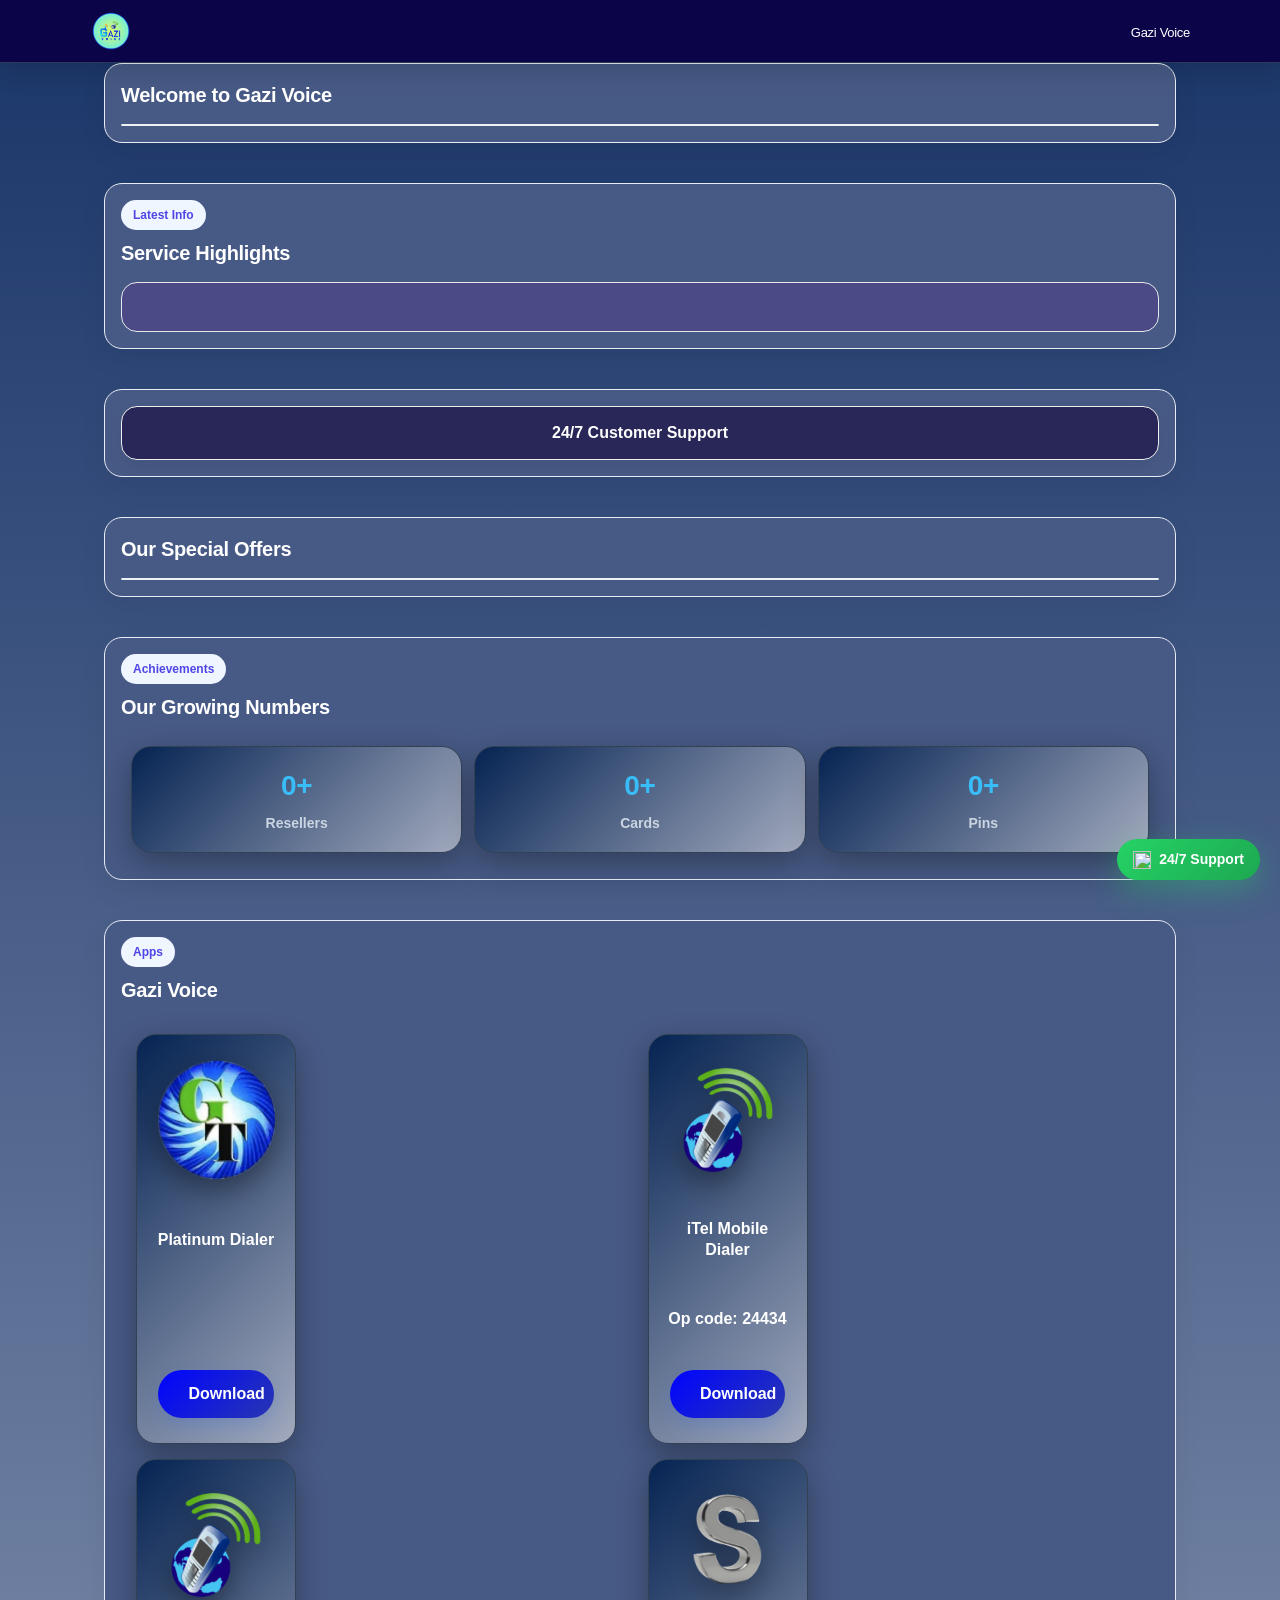
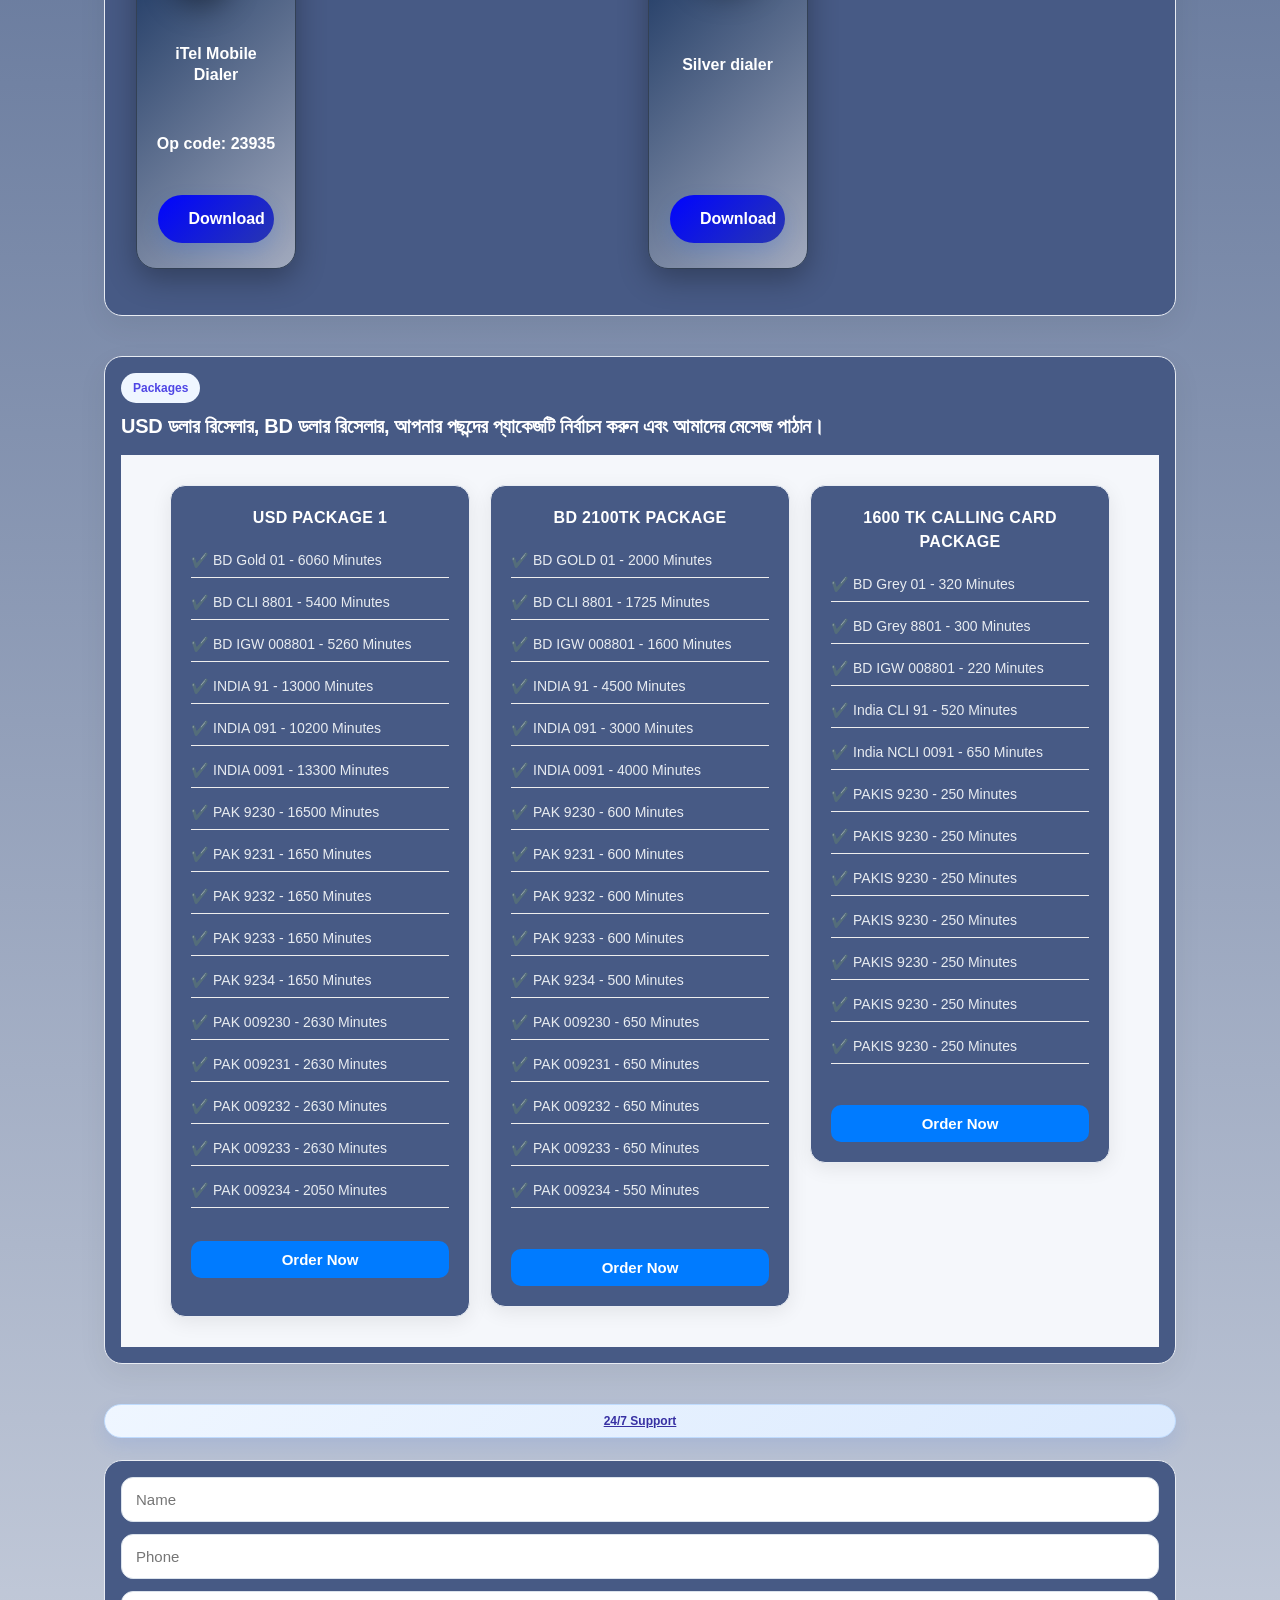
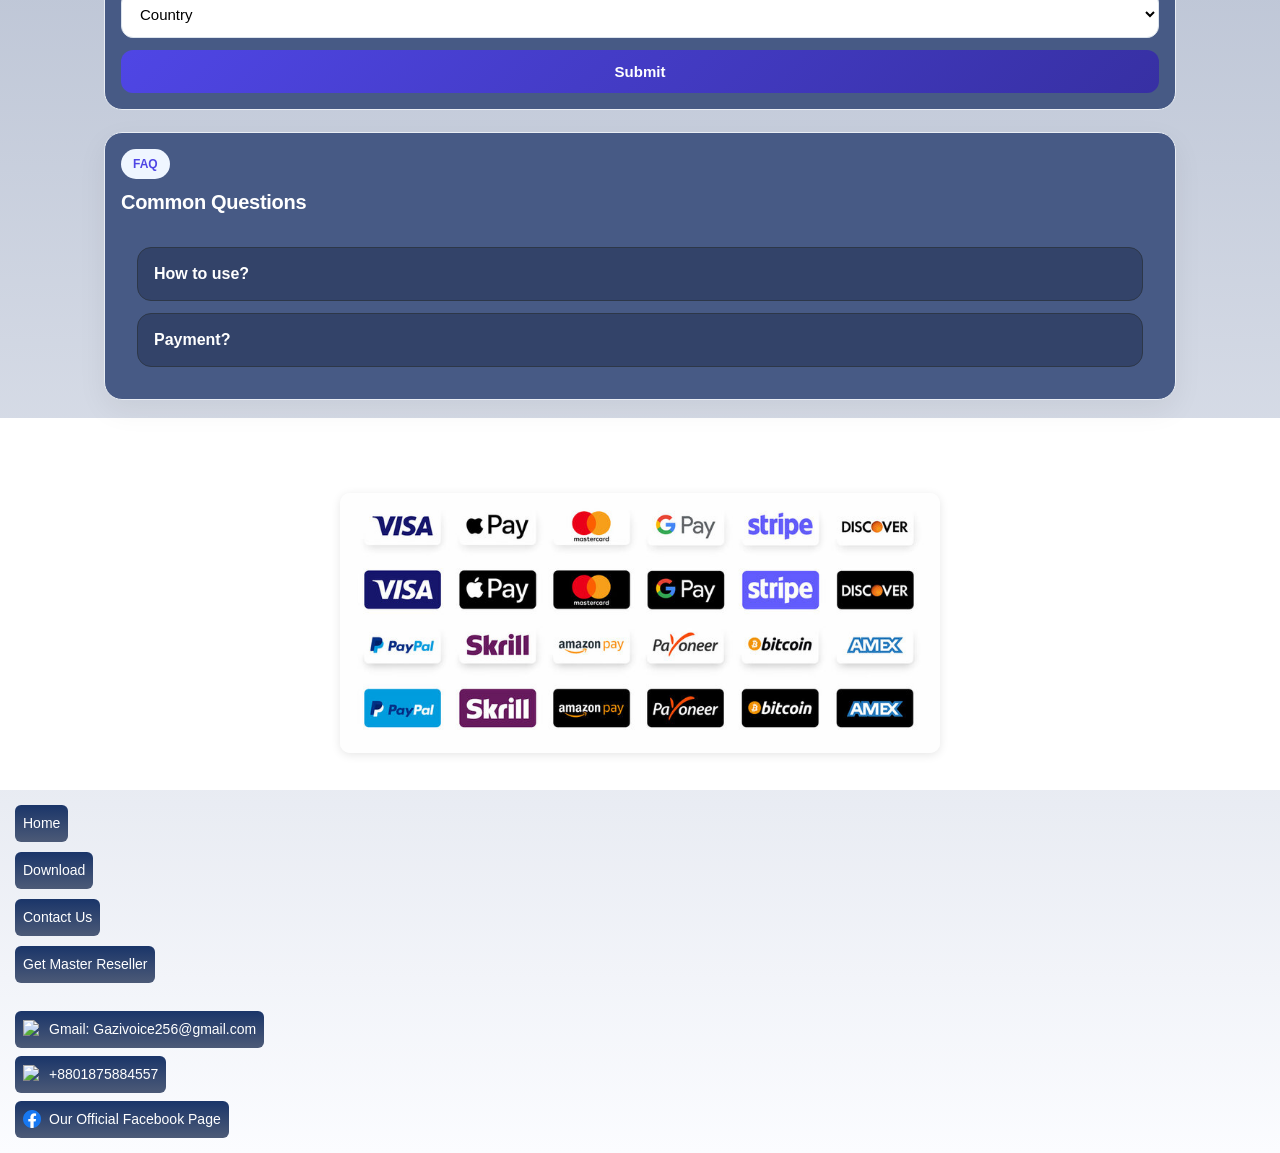
==== commit 76b42ea4: "Add files via upload" ====
--- a/index.html
+++ b/index.html
@@ -341,7 +341,13 @@
 
   <div class="contact-wa">
 
-    <p>Gmail: Gazivoice256@gmail.com</p>
+     <a href="" target="_blank" class="wa-btn">
+
+    <img src="images/gmail.png" alt="WhatsApp">
+
+    Gmail: Gazivoice256@gmail.com
+  </a>
+
 
   <a href="https://wa.me/8801875884557" target="_blank" class="wa-btn">
 
